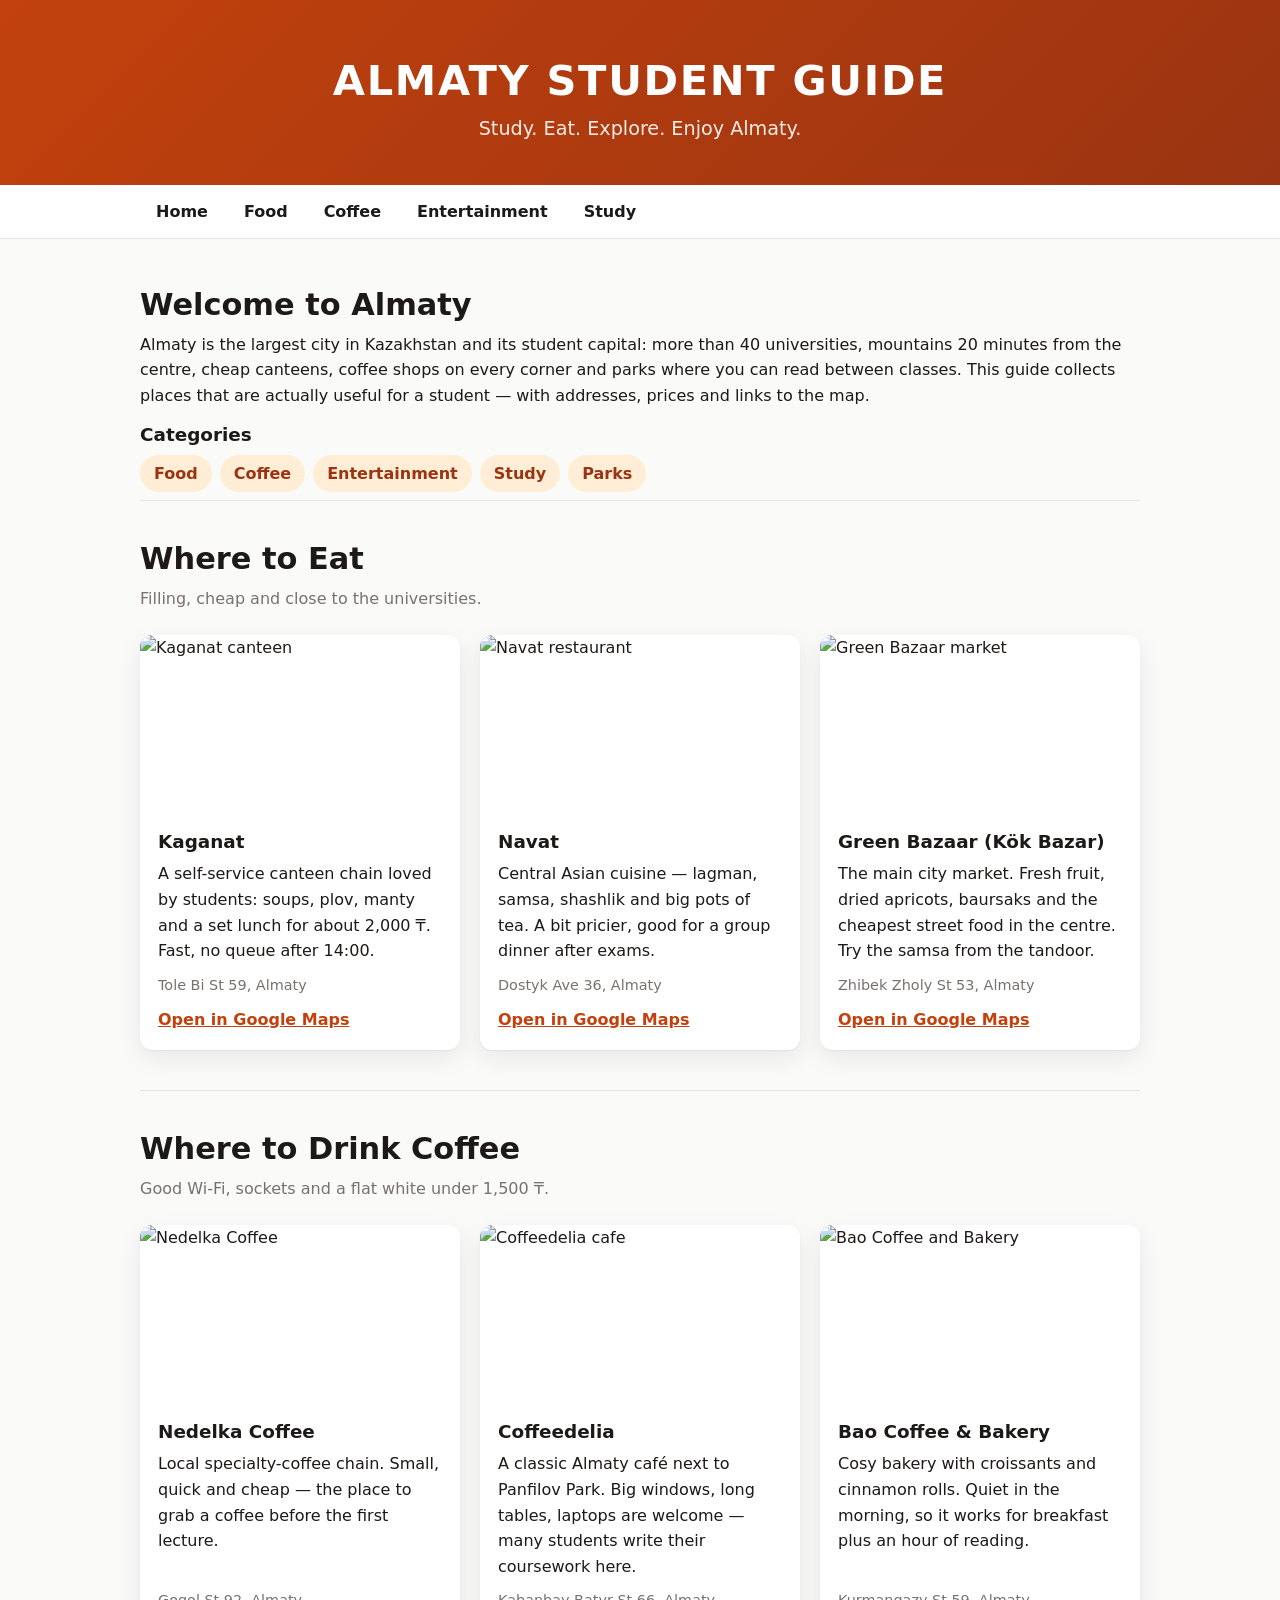
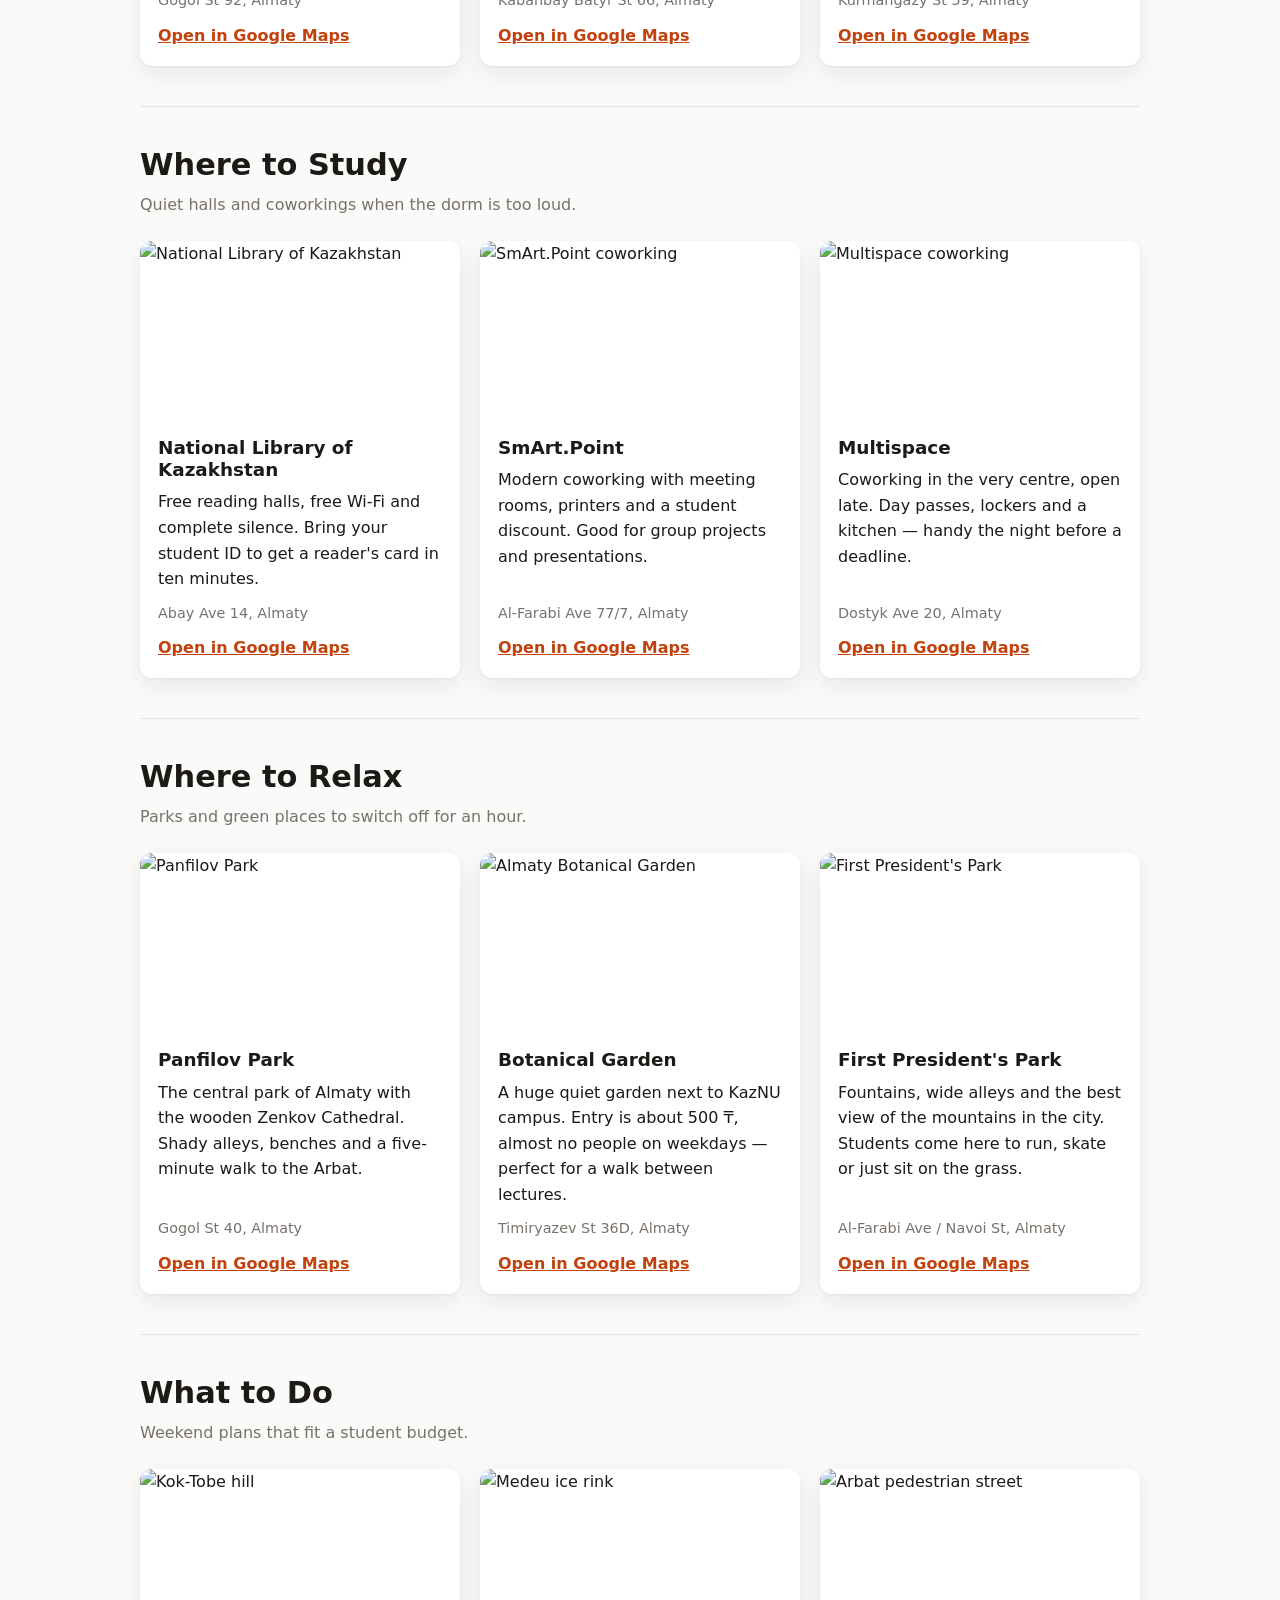
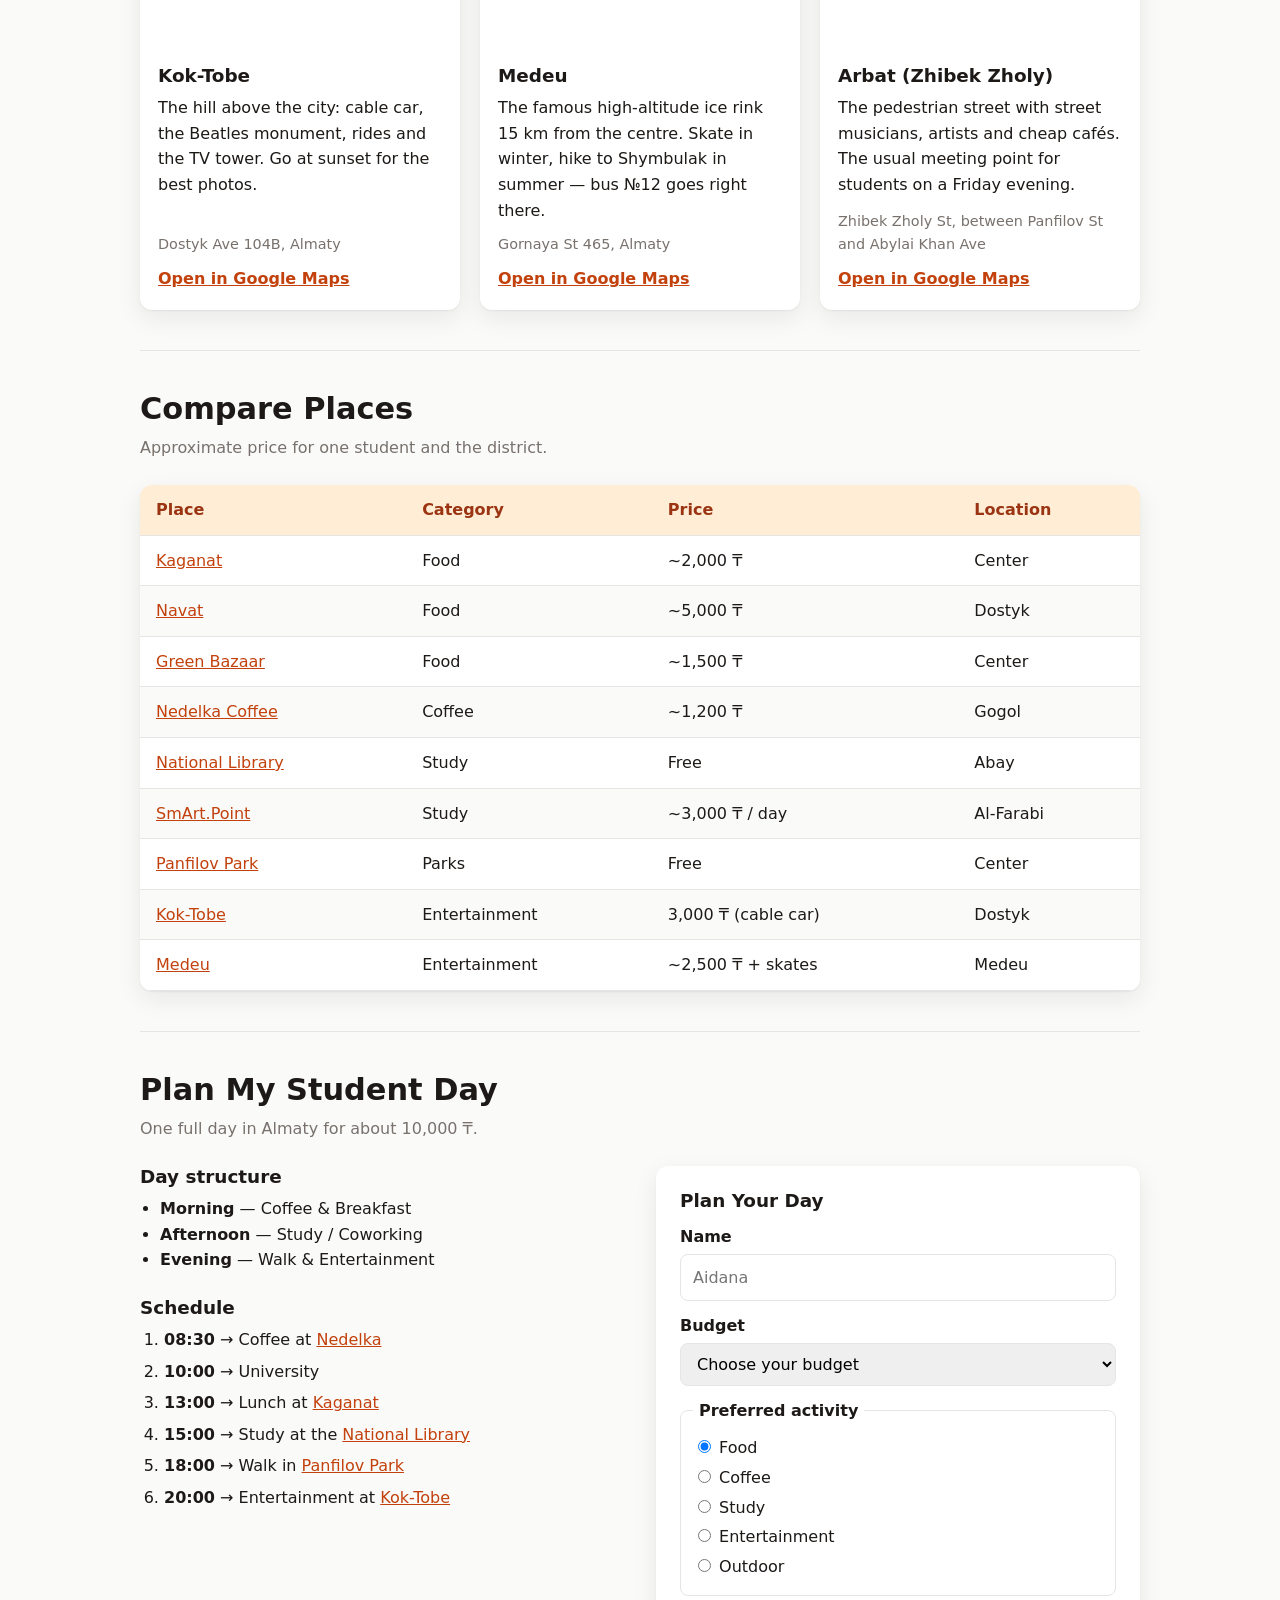
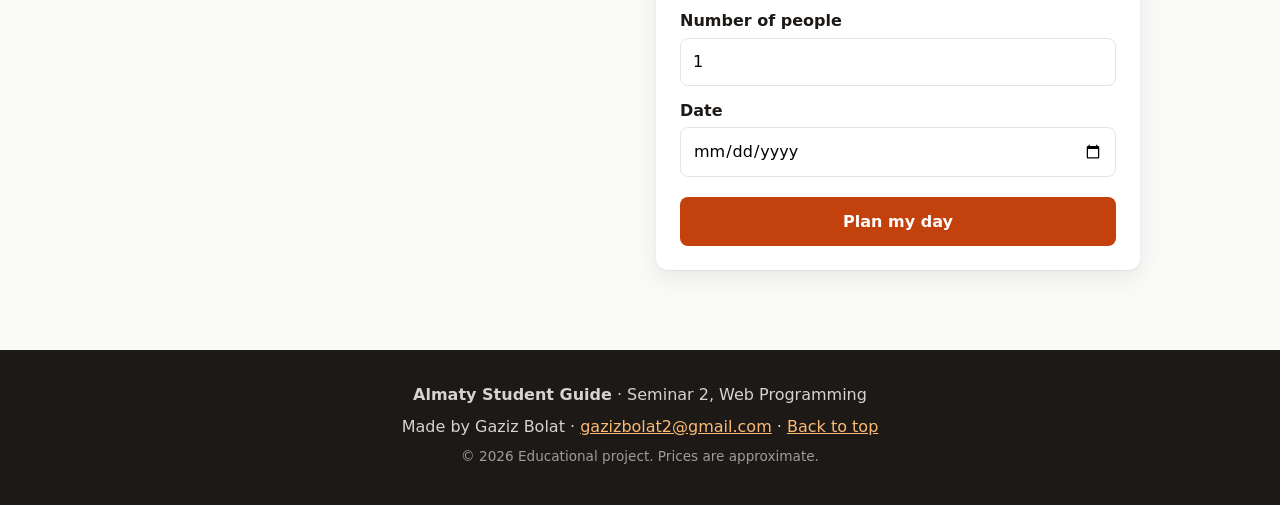
==== seminar-2/index.html @ 498bb163 "Add README and validation screenshots Co-Authored-By: Claude Opus 5 (1M context) <noreply@anthropic." ====
<!DOCTYPE html>
<html lang="en">
<head>
  <meta charset="UTF-8">
  <meta name="viewport" content="width=device-width, initial-scale=1.0">
  <title>Almaty Student Guide</title>
  <meta name="description" content="A one-page guide to places where students can eat, study, relax and have fun in Almaty.">
  <link rel="stylesheet" href="style.css">
</head>
<body>

  <header class="site-header" id="top">
    <div class="container">
      <h1>ALMATY STUDENT GUIDE</h1>
      <p class="slogan">Study. Eat. Explore. Enjoy Almaty.</p>
    </div>
  </header>

  <nav class="main-nav" aria-label="Main navigation">
    <ul class="container">
      <li><a href="#home">Home</a></li>
      <li><a href="#food">Food</a></li>
      <li><a href="#coffee">Coffee</a></li>
      <li><a href="#entertainment">Entertainment</a></li>
      <li><a href="#study">Study</a></li>
    </ul>
  </nav>

  <main class="container">

    <section id="home" class="intro">
      <h2>Welcome to Almaty</h2>
      <p>
        Almaty is the largest city in Kazakhstan and its student capital: more than
        40 universities, mountains 20 minutes from the centre, cheap canteens,
        coffee shops on every corner and parks where you can read between classes.
        This guide collects places that are actually useful for a student — with
        addresses, prices and links to the map.
      </p>
      <h3>Categories</h3>
      <ul class="categories">
        <li><a href="#food">Food</a></li>
        <li><a href="#coffee">Coffee</a></li>
        <li><a href="#entertainment">Entertainment</a></li>
        <li><a href="#study">Study</a></li>
        <li><a href="#relax">Parks</a></li>
      </ul>
    </section>

    <section id="food" class="section">
      <h2>Where to Eat</h2>
      <p class="section-lead">Filling, cheap and close to the universities.</p>
      <div class="cards">

        <article class="card" id="kaganat">
          <img src="https://picsum.photos/seed/kaganat/480/300" alt="Kaganat canteen" width="480" height="300">
          <h3>Kaganat</h3>
          <p>A self-service canteen chain loved by students: soups, plov, manty and a set lunch for about 2,000 ₸. Fast, no queue after 14:00.</p>
          <p class="address">Tole Bi St 59, Almaty</p>
          <a class="map-link" href="https://www.google.com/maps/search/?api=1&query=Kaganat+Tole+Bi+59+Almaty" target="_blank" rel="noopener">Open in Google Maps</a>
        </article>

        <article class="card" id="navat">
          <img src="https://picsum.photos/seed/navat/480/300" alt="Navat restaurant" width="480" height="300">
          <h3>Navat</h3>
          <p>Central Asian cuisine — lagman, samsa, shashlik and big pots of tea. A bit pricier, good for a group dinner after exams.</p>
          <p class="address">Dostyk Ave 36, Almaty</p>
          <a class="map-link" href="https://www.google.com/maps/search/?api=1&query=Navat+Dostyk+36+Almaty" target="_blank" rel="noopener">Open in Google Maps</a>
        </article>

        <article class="card" id="green-bazaar">
          <img src="https://picsum.photos/seed/bazaar/480/300" alt="Green Bazaar market" width="480" height="300">
          <h3>Green Bazaar (Kök Bazar)</h3>
          <p>The main city market. Fresh fruit, dried apricots, baursaks and the cheapest street food in the centre. Try the samsa from the tandoor.</p>
          <p class="address">Zhibek Zholy St 53, Almaty</p>
          <a class="map-link" href="https://www.google.com/maps/search/?api=1&query=Green+Bazaar+Almaty" target="_blank" rel="noopener">Open in Google Maps</a>
        </article>

      </div>
    </section>

    <section id="coffee" class="section">
      <h2>Where to Drink Coffee</h2>
      <p class="section-lead">Good Wi-Fi, sockets and a flat white under 1,500 ₸.</p>
      <div class="cards">

        <article class="card" id="nedelka">
          <img src="https://picsum.photos/seed/nedelka/480/300" alt="Nedelka Coffee" width="480" height="300">
          <h3>Nedelka Coffee</h3>
          <p>Local specialty-coffee chain. Small, quick and cheap — the place to grab a coffee before the first lecture.</p>
          <p class="address">Gogol St 92, Almaty</p>
          <a class="map-link" href="https://www.google.com/maps/search/?api=1&query=Nedelka+Coffee+Gogol+92+Almaty" target="_blank" rel="noopener">Open in Google Maps</a>
        </article>

        <article class="card" id="coffeedelia">
          <img src="https://picsum.photos/seed/coffeedelia/480/300" alt="Coffeedelia cafe" width="480" height="300">
          <h3>Coffeedelia</h3>
          <p>A classic Almaty café next to Panfilov Park. Big windows, long tables, laptops are welcome — many students write their coursework here.</p>
          <p class="address">Kabanbay Batyr St 66, Almaty</p>
          <a class="map-link" href="https://www.google.com/maps/search/?api=1&query=Coffeedelia+Almaty" target="_blank" rel="noopener">Open in Google Maps</a>
        </article>

        <article class="card" id="bao">
          <img src="https://picsum.photos/seed/bao/480/300" alt="Bao Coffee and Bakery" width="480" height="300">
          <h3>Bao Coffee &amp; Bakery</h3>
          <p>Cosy bakery with croissants and cinnamon rolls. Quiet in the morning, so it works for breakfast plus an hour of reading.</p>
          <p class="address">Kurmangazy St 59, Almaty</p>
          <a class="map-link" href="https://www.google.com/maps/search/?api=1&query=Bao+Coffee+Almaty" target="_blank" rel="noopener">Open in Google Maps</a>
        </article>

      </div>
    </section>

    <section id="study" class="section">
      <h2>Where to Study</h2>
      <p class="section-lead">Quiet halls and coworkings when the dorm is too loud.</p>
      <div class="cards">

        <article class="card" id="national-library">
          <img src="https://picsum.photos/seed/library/480/300" alt="National Library of Kazakhstan" width="480" height="300">
          <h3>National Library of Kazakhstan</h3>
          <p>Free reading halls, free Wi-Fi and complete silence. Bring your student ID to get a reader's card in ten minutes.</p>
          <p class="address">Abay Ave 14, Almaty</p>
          <a class="map-link" href="https://www.google.com/maps/search/?api=1&query=National+Library+of+Kazakhstan+Almaty" target="_blank" rel="noopener">Open in Google Maps</a>
        </article>

        <article class="card" id="smartpoint">
          <img src="https://picsum.photos/seed/smartpoint/480/300" alt="SmArt.Point coworking" width="480" height="300">
          <h3>SmArt.Point</h3>
          <p>Modern coworking with meeting rooms, printers and a student discount. Good for group projects and presentations.</p>
          <p class="address">Al-Farabi Ave 77/7, Almaty</p>
          <a class="map-link" href="https://www.google.com/maps/search/?api=1&query=SmArt.Point+Almaty" target="_blank" rel="noopener">Open in Google Maps</a>
        </article>

        <article class="card" id="multispace">
          <img src="https://picsum.photos/seed/multispace/480/300" alt="Multispace coworking" width="480" height="300">
          <h3>Multispace</h3>
          <p>Coworking in the very centre, open late. Day passes, lockers and a kitchen — handy the night before a deadline.</p>
          <p class="address">Dostyk Ave 20, Almaty</p>
          <a class="map-link" href="https://www.google.com/maps/search/?api=1&query=Multispace+coworking+Almaty" target="_blank" rel="noopener">Open in Google Maps</a>
        </article>

      </div>
    </section>

    <section id="relax" class="section">
      <h2>Where to Relax</h2>
      <p class="section-lead">Parks and green places to switch off for an hour.</p>
      <div class="cards">

        <article class="card" id="panfilov-park">
          <img src="https://picsum.photos/seed/panfilov/480/300" alt="Panfilov Park" width="480" height="300">
          <h3>Panfilov Park</h3>
          <p>The central park of Almaty with the wooden Zenkov Cathedral. Shady alleys, benches and a five-minute walk to the Arbat.</p>
          <p class="address">Gogol St 40, Almaty</p>
          <a class="map-link" href="https://www.google.com/maps/search/?api=1&query=Panfilov+Park+Almaty" target="_blank" rel="noopener">Open in Google Maps</a>
        </article>

        <article class="card" id="botanical-garden">
          <img src="https://picsum.photos/seed/botanical/480/300" alt="Almaty Botanical Garden" width="480" height="300">
          <h3>Botanical Garden</h3>
          <p>A huge quiet garden next to KazNU campus. Entry is about 500 ₸, almost no people on weekdays — perfect for a walk between lectures.</p>
          <p class="address">Timiryazev St 36D, Almaty</p>
          <a class="map-link" href="https://www.google.com/maps/search/?api=1&query=Almaty+Botanical+Garden" target="_blank" rel="noopener">Open in Google Maps</a>
        </article>

        <article class="card" id="president-park">
          <img src="https://picsum.photos/seed/president/480/300" alt="First President's Park" width="480" height="300">
          <h3>First President's Park</h3>
          <p>Fountains, wide alleys and the best view of the mountains in the city. Students come here to run, skate or just sit on the grass.</p>
          <p class="address">Al-Farabi Ave / Navoi St, Almaty</p>
          <a class="map-link" href="https://www.google.com/maps/search/?api=1&query=First+President+Park+Almaty" target="_blank" rel="noopener">Open in Google Maps</a>
        </article>

      </div>
    </section>

    <section id="entertainment" class="section">
      <h2>What to Do</h2>
      <p class="section-lead">Weekend plans that fit a student budget.</p>
      <div class="cards">

        <article class="card" id="kok-tobe">
          <img src="https://picsum.photos/seed/koktobe/480/300" alt="Kok-Tobe hill" width="480" height="300">
          <h3>Kok-Tobe</h3>
          <p>The hill above the city: cable car, the Beatles monument, rides and the TV tower. Go at sunset for the best photos.</p>
          <p class="address">Dostyk Ave 104B, Almaty</p>
          <a class="map-link" href="https://www.google.com/maps/search/?api=1&query=Kok+Tobe+Almaty" target="_blank" rel="noopener">Open in Google Maps</a>
        </article>

        <article class="card" id="medeu">
          <img src="https://picsum.photos/seed/medeu/480/300" alt="Medeu ice rink" width="480" height="300">
          <h3>Medeu</h3>
          <p>The famous high-altitude ice rink 15 km from the centre. Skate in winter, hike to Shymbulak in summer — bus №12 goes right there.</p>
          <p class="address">Gornaya St 465, Almaty</p>
          <a class="map-link" href="https://www.google.com/maps/search/?api=1&query=Medeu+Almaty" target="_blank" rel="noopener">Open in Google Maps</a>
        </article>

        <article class="card" id="arbat">
          <img src="https://picsum.photos/seed/arbat/480/300" alt="Arbat pedestrian street" width="480" height="300">
          <h3>Arbat (Zhibek Zholy)</h3>
          <p>The pedestrian street with street musicians, artists and cheap cafés. The usual meeting point for students on a Friday evening.</p>
          <p class="address">Zhibek Zholy St, between Panfilov St and Abylai Khan Ave</p>
          <a class="map-link" href="https://www.google.com/maps/search/?api=1&query=Arbat+Zhibek+Zholy+Almaty" target="_blank" rel="noopener">Open in Google Maps</a>
        </article>

      </div>
    </section>

    <section id="compare" class="section">
      <h2>Compare Places</h2>
      <p class="section-lead">Approximate price for one student and the district.</p>
      <div class="table-wrap">
        <table>
          <thead>
            <tr>
              <th scope="col">Place</th>
              <th scope="col">Category</th>
              <th scope="col">Price</th>
              <th scope="col">Location</th>
            </tr>
          </thead>
          <tbody>
            <tr><td><a href="#kaganat">Kaganat</a></td><td>Food</td><td>~2,000 ₸</td><td>Center</td></tr>
            <tr><td><a href="#navat">Navat</a></td><td>Food</td><td>~5,000 ₸</td><td>Dostyk</td></tr>
            <tr><td><a href="#green-bazaar">Green Bazaar</a></td><td>Food</td><td>~1,500 ₸</td><td>Center</td></tr>
            <tr><td><a href="#nedelka">Nedelka Coffee</a></td><td>Coffee</td><td>~1,200 ₸</td><td>Gogol</td></tr>
            <tr><td><a href="#national-library">National Library</a></td><td>Study</td><td>Free</td><td>Abay</td></tr>
            <tr><td><a href="#smartpoint">SmArt.Point</a></td><td>Study</td><td>~3,000 ₸ / day</td><td>Al-Farabi</td></tr>
            <tr><td><a href="#panfilov-park">Panfilov Park</a></td><td>Parks</td><td>Free</td><td>Center</td></tr>
            <tr><td><a href="#kok-tobe">Kok-Tobe</a></td><td>Entertainment</td><td>3,000 ₸ (cable car)</td><td>Dostyk</td></tr>
            <tr><td><a href="#medeu">Medeu</a></td><td>Entertainment</td><td>~2,500 ₸ + skates</td><td>Medeu</td></tr>
          </tbody>
        </table>
      </div>
    </section>

    <section id="plan" class="section">
      <h2>Plan My Student Day</h2>
      <p class="section-lead">One full day in Almaty for about 10,000 ₸.</p>

      <div class="plan-layout">
        <div>
          <h3>Day structure</h3>
          <ul class="day-parts">
            <li><strong>Morning</strong> — Coffee &amp; Breakfast</li>
            <li><strong>Afternoon</strong> — Study / Coworking</li>
            <li><strong>Evening</strong> — Walk &amp; Entertainment</li>
          </ul>

          <h3>Schedule</h3>
          <ol class="schedule">
            <li><time>08:30</time> → Coffee at <a href="#nedelka">Nedelka</a></li>
            <li><time>10:00</time> → University</li>
            <li><time>13:00</time> → Lunch at <a href="#kaganat">Kaganat</a></li>
            <li><time>15:00</time> → Study at the <a href="#national-library">National Library</a></li>
            <li><time>18:00</time> → Walk in <a href="#panfilov-park">Panfilov Park</a></li>
            <li><time>20:00</time> → Entertainment at <a href="#kok-tobe">Kok-Tobe</a></li>
          </ol>
        </div>

        <form class="plan-form" action="#" method="get">
          <h3>Plan Your Day</h3>

          <label for="name">Name</label>
          <input type="text" id="name" name="name" placeholder="Aidana" required>

          <label for="budget">Budget</label>
          <select id="budget" name="budget" required>
            <option value="">Choose your budget</option>
            <option value="under-3000">Under 3,000 ₸</option>
            <option value="3000-5000">3,000–5,000 ₸</option>
            <option value="5000-10000">5,000–10,000 ₸</option>
          </select>

          <fieldset>
            <legend>Preferred activity</legend>
            <label><input type="radio" name="activity" value="food" checked> Food</label>
            <label><input type="radio" name="activity" value="coffee"> Coffee</label>
            <label><input type="radio" name="activity" value="study"> Study</label>
            <label><input type="radio" name="activity" value="entertainment"> Entertainment</label>
            <label><input type="radio" name="activity" value="outdoor"> Outdoor</label>
          </fieldset>

          <label for="people">Number of people</label>
          <input type="number" id="people" name="people" min="1" max="10" value="1" required>

          <label for="date">Date</label>
          <input type="date" id="date" name="date" required>

          <button type="submit">Plan my day</button>
        </form>
      </div>
    </section>

  </main>

  <footer class="site-footer">
    <div class="container">
      <p><strong>Almaty Student Guide</strong> · Seminar 2, Web Programming</p>
      <p>Made by Gaziz Bolat · <a href="mailto:gazizbolat2@gmail.com">gazizbolat2@gmail.com</a> · <a href="#top">Back to top</a></p>
      <p class="copyright">© 2026 Educational project. Prices are approximate.</p>
    </div>
  </footer>

</body>
</html>
---- seminar-2/style.css ----
:root {
  --accent: #c2410c;
  --accent-dark: #9a3412;
  --accent-light: #ffedd5;
  --ink: #1c1917;
  --muted: #78716c;
  --line: #e7e5e4;
  --bg: #fafaf9;
  --card: #ffffff;
  --radius: 12px;
  --shadow: 0 1px 2px rgba(28, 25, 23, 0.06), 0 8px 24px rgba(28, 25, 23, 0.08);
}

* {
  box-sizing: border-box;
}

html {
  scroll-behavior: smooth;
}

body {
  margin: 0;
  font: 16px/1.6 "Segoe UI", system-ui, -apple-system, Roboto, sans-serif;
  color: var(--ink);
  background: var(--bg);
}

h1, h2, h3 {
  margin: 0 0 0.5rem;
  line-height: 1.2;
}

h1 { font-size: 2.6rem; letter-spacing: 0.04em; }
h2 { font-size: 1.9rem; }
h3 { font-size: 1.15rem; }

p {
  margin: 0 0 1rem;
}

a {
  color: var(--accent);
}

a:hover {
  color: var(--accent-dark);
}

img {
  max-width: 100%;
  height: auto;
  display: block;
}

.container {
  max-width: 1040px;
  margin: 0 auto;
  padding: 0 20px;
}

.site-header {
  background: linear-gradient(135deg, var(--accent) 0%, var(--accent-dark) 100%);
  color: #fff;
  padding: 56px 0 40px;
  text-align: center;
}

.slogan {
  margin: 0;
  font-size: 1.2rem;
  opacity: 0.9;
}

.main-nav {
  position: sticky;
  top: 0;
  background: var(--card);
  border-bottom: 1px solid var(--line);
  z-index: 10;
}

.main-nav ul {
  list-style: none;
  margin: 0 auto;
  padding: 0 20px;
  display: flex;
  gap: 4px;
  overflow-x: auto;
}

.main-nav a {
  display: block;
  padding: 14px 16px;
  font-weight: 600;
  text-decoration: none;
  color: var(--ink);
}

.main-nav a:hover {
  color: var(--accent);
  background: var(--accent-light);
}

.intro {
  padding: 48px 0 8px;
}

.categories {
  display: flex;
  flex-wrap: wrap;
  gap: 8px;
  list-style: none;
  padding: 0;
  margin: 0;
}

.categories a {
  display: inline-block;
  padding: 6px 14px;
  border-radius: 999px;
  background: var(--accent-light);
  color: var(--accent-dark);
  font-weight: 600;
  text-decoration: none;
}

.section {
  padding: 40px 0;
  border-top: 1px solid var(--line);
}

.section-lead {
  color: var(--muted);
  margin-bottom: 24px;
}

.cards {
  display: grid;
  grid-template-columns: repeat(auto-fit, minmax(280px, 1fr));
  gap: 20px;
}

.card {
  background: var(--card);
  border-radius: var(--radius);
  box-shadow: var(--shadow);
  overflow: hidden;
  display: flex;
  flex-direction: column;
}

.card img {
  width: 100%;
  height: 180px;
  object-fit: cover;
}

.card h3,
.card p,
.card .map-link {
  margin-left: 18px;
  margin-right: 18px;
}

.card h3 {
  margin-top: 16px;
}

.card p {
  margin-bottom: 10px;
}

.card .address {
  color: var(--muted);
  font-size: 0.9rem;
  margin-top: auto;
}

.card .map-link {
  display: inline-block;
  margin-bottom: 18px;
  font-weight: 600;
}

.table-wrap {
  overflow-x: auto;
  background: var(--card);
  border-radius: var(--radius);
  box-shadow: var(--shadow);
}

table {
  width: 100%;
  border-collapse: collapse;
}

th, td {
  padding: 12px 16px;
  text-align: left;
  border-bottom: 1px solid var(--line);
}

th {
  background: var(--accent-light);
  color: var(--accent-dark);
}

tbody tr:nth-child(even) {
  background: var(--bg);
}

.plan-layout {
  display: grid;
  grid-template-columns: 1fr 1fr;
  gap: 32px;
}

.day-parts {
  padding-left: 20px;
  margin: 0 0 24px;
}

.schedule {
  padding-left: 24px;
  margin: 0;
}

.schedule li {
  margin-bottom: 6px;
}

.schedule time {
  font-weight: 700;
  font-variant-numeric: tabular-nums;
}

.plan-form {
  background: var(--card);
  border-radius: var(--radius);
  box-shadow: var(--shadow);
  padding: 24px;
}

.plan-form label {
  display: block;
  font-weight: 600;
  margin: 12px 0 4px;
}

.plan-form input[type="text"],
.plan-form input[type="number"],
.plan-form input[type="date"],
.plan-form select {
  width: 100%;
  padding: 10px 12px;
  font: inherit;
  border: 1px solid var(--line);
  border-radius: 8px;
}

.plan-form fieldset {
  margin: 12px 0 0;
  padding: 8px 12px 12px;
  border: 1px solid var(--line);
  border-radius: 8px;
}

.plan-form legend {
  font-weight: 600;
  padding: 0 6px;
}

.plan-form fieldset label {
  font-weight: 400;
  margin: 4px 0;
}

.plan-form button {
  margin-top: 20px;
  width: 100%;
  padding: 12px;
  font: inherit;
  font-weight: 700;
  color: #fff;
  background: var(--accent);
  border: none;
  border-radius: 8px;
  cursor: pointer;
}

.plan-form button:hover {
  background: var(--accent-dark);
}

.site-footer {
  margin-top: 40px;
  padding: 32px 0;
  background: var(--ink);
  color: #d6d3d1;
  text-align: center;
}

.site-footer a {
  color: #fdba74;
}

.site-footer p {
  margin-bottom: 6px;
}

.copyright {
  font-size: 0.85rem;
  opacity: 0.7;
}

@media (max-width: 720px) {
  h1 { font-size: 1.9rem; }
  .plan-layout { grid-template-columns: 1fr; }
}
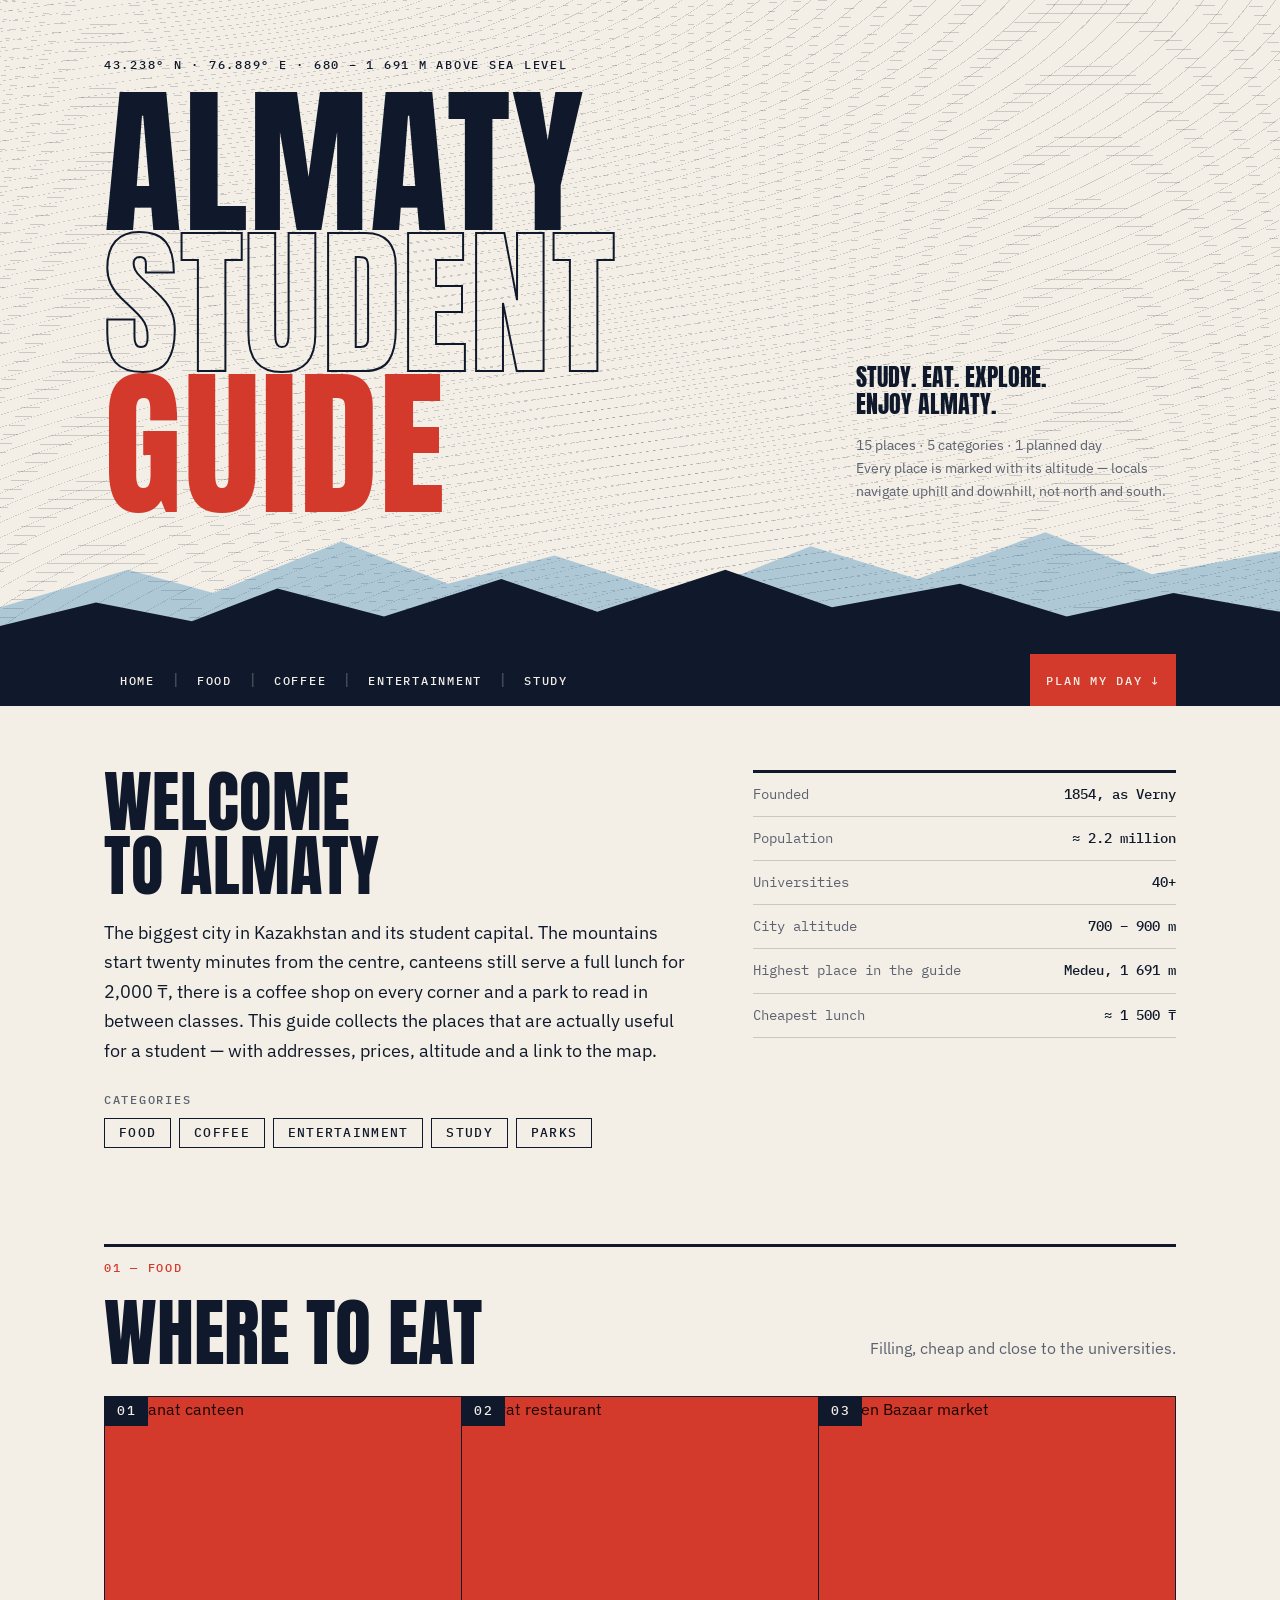
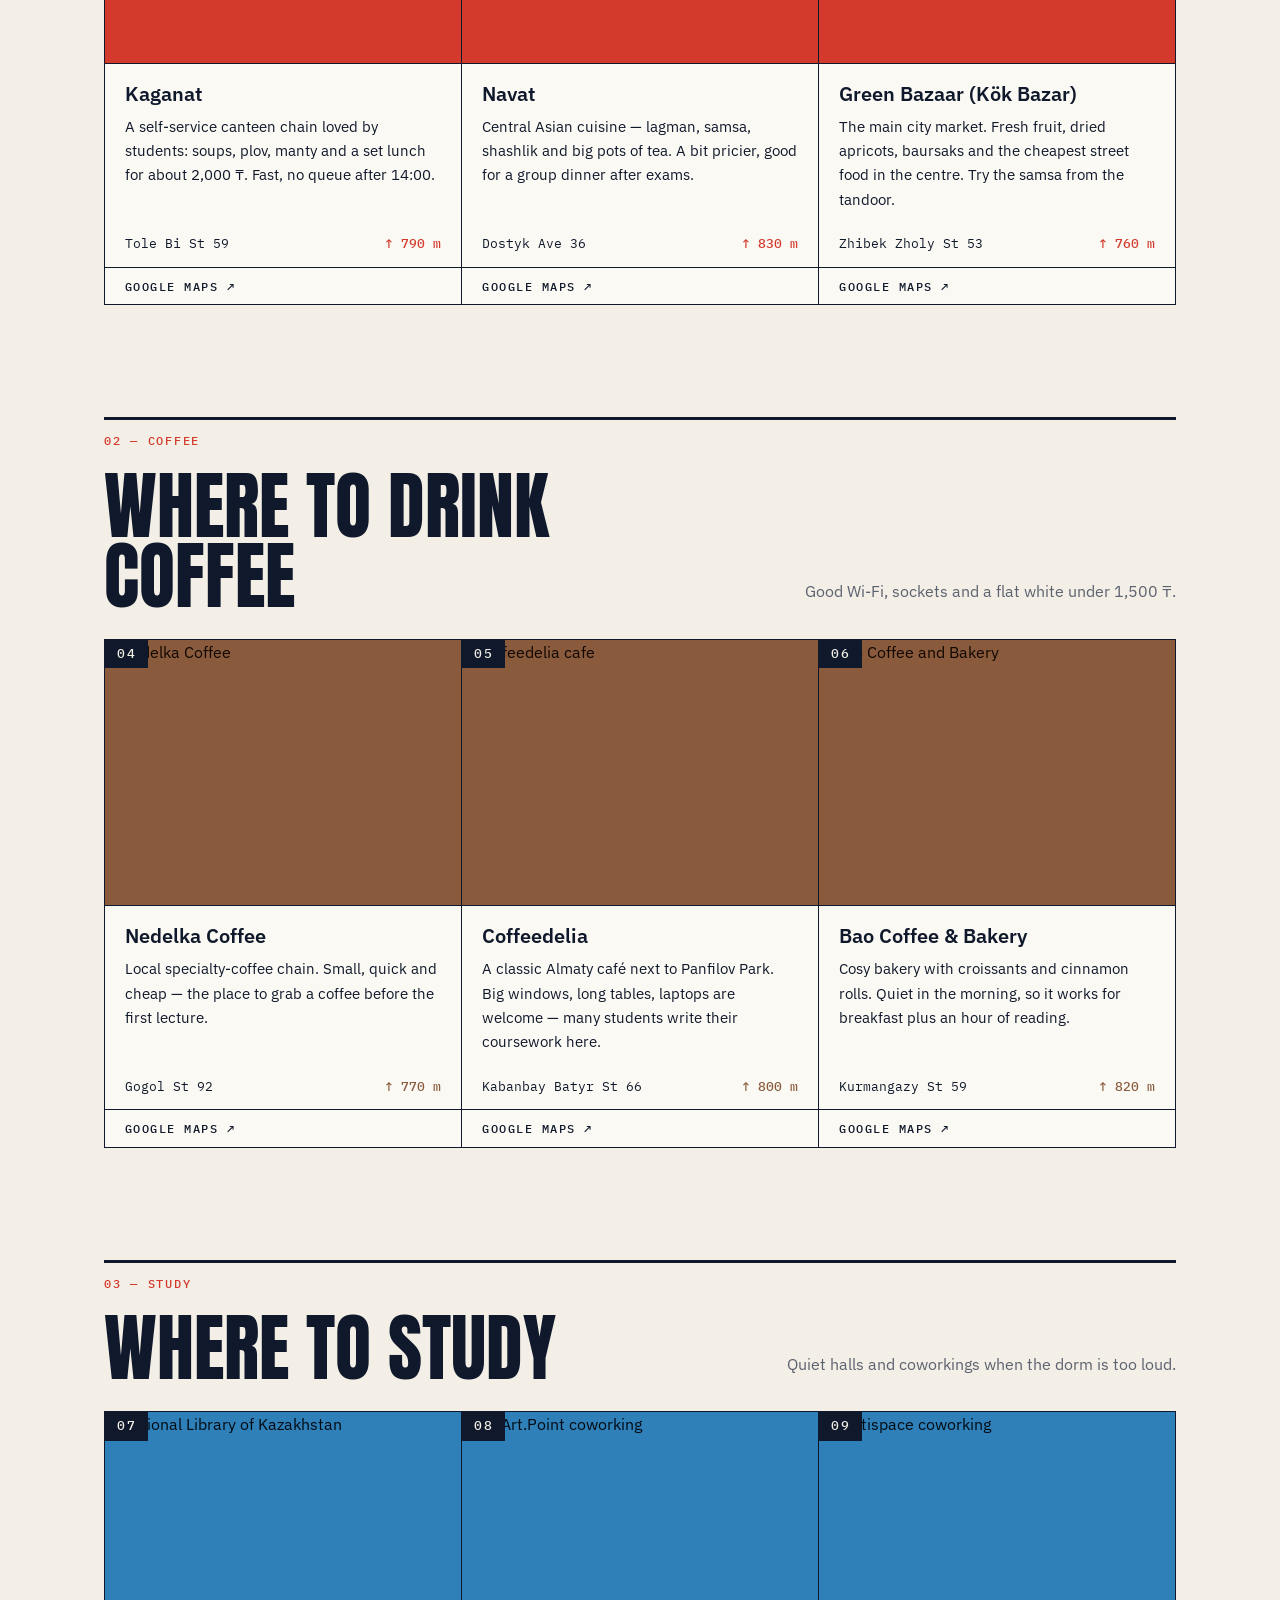
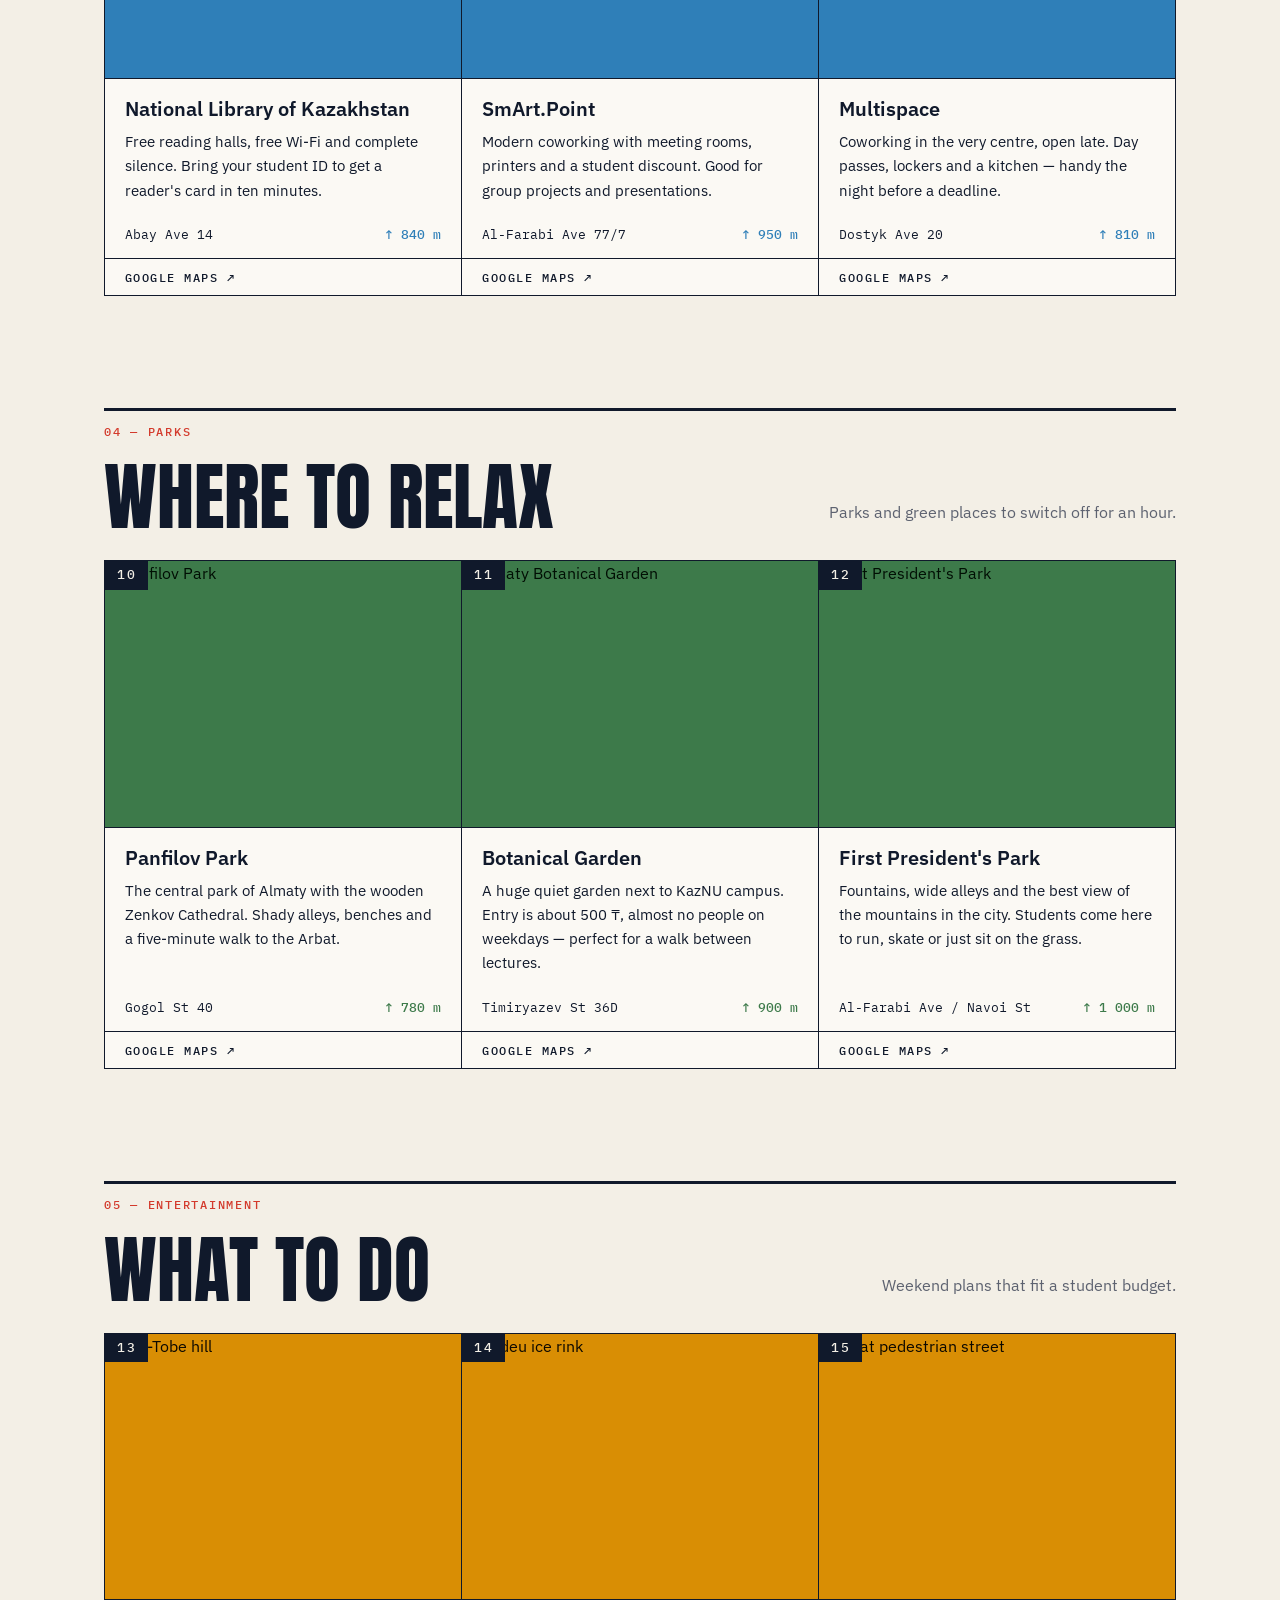
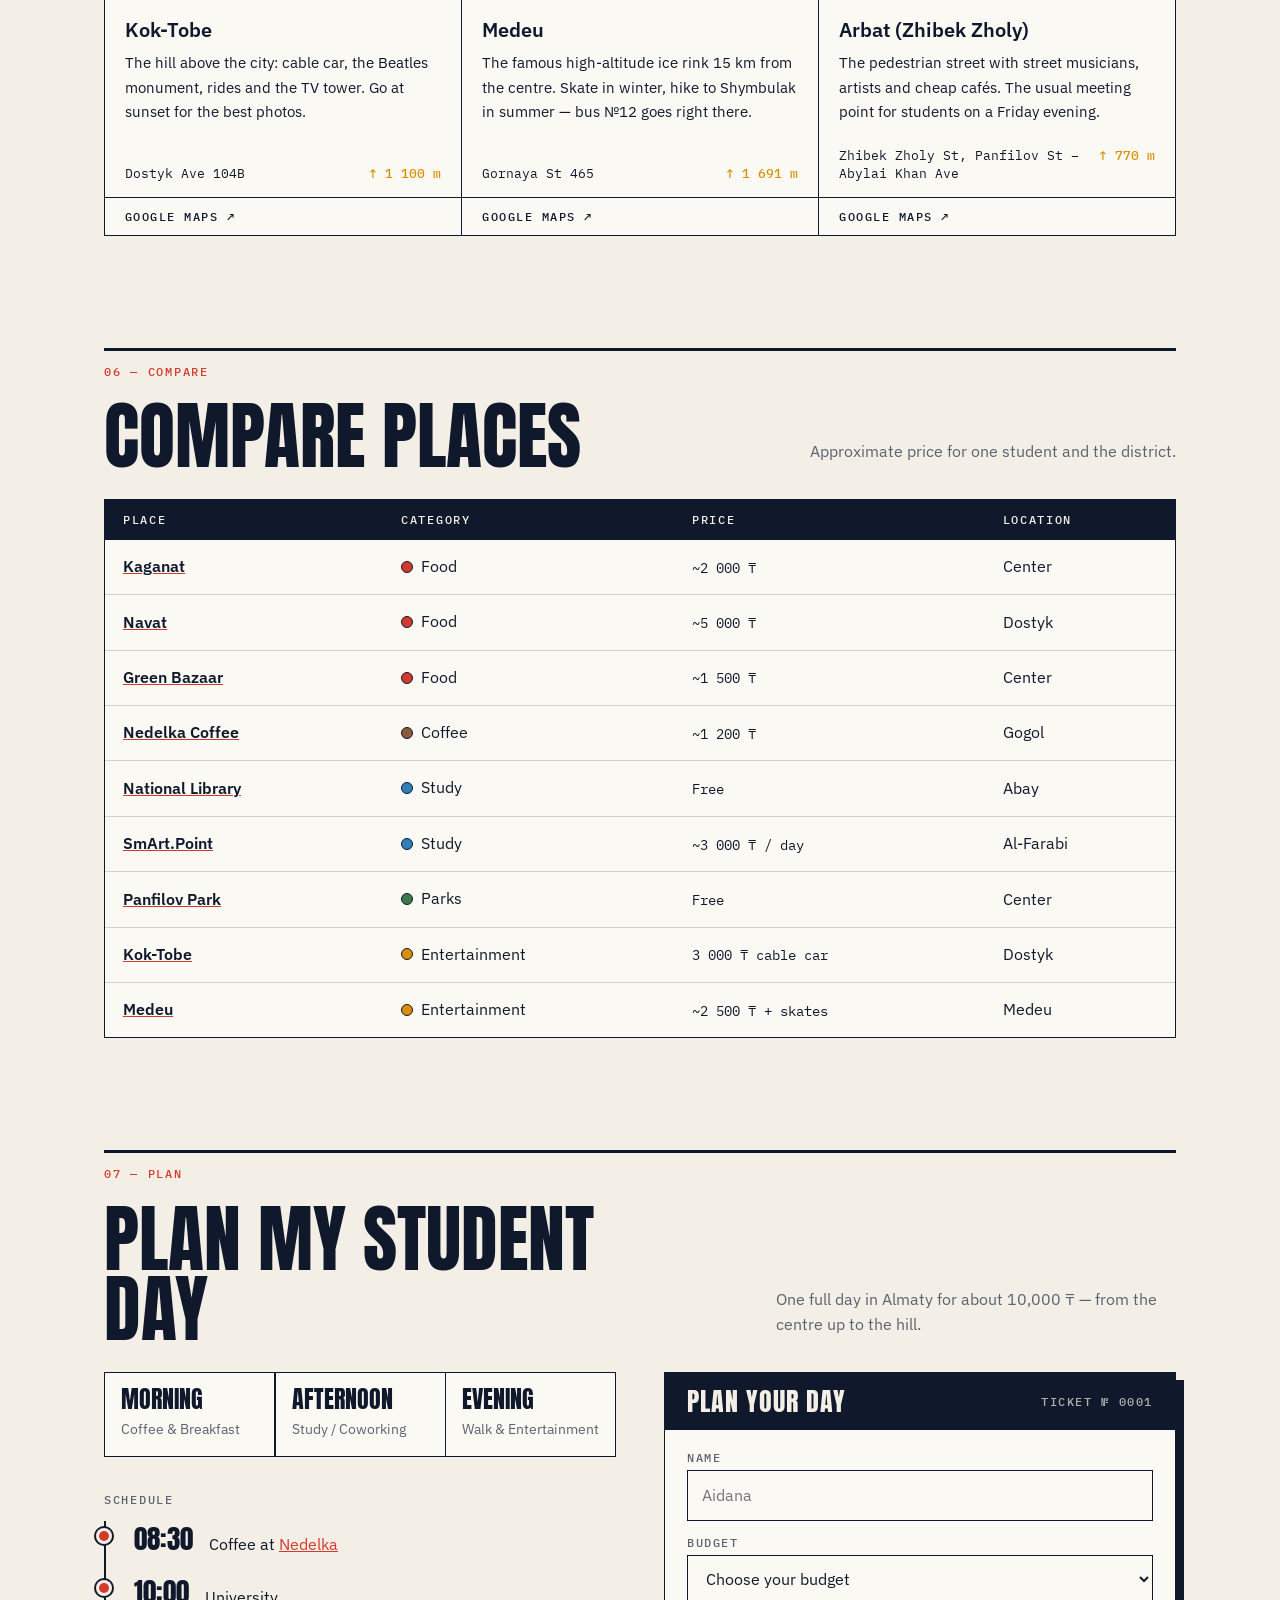
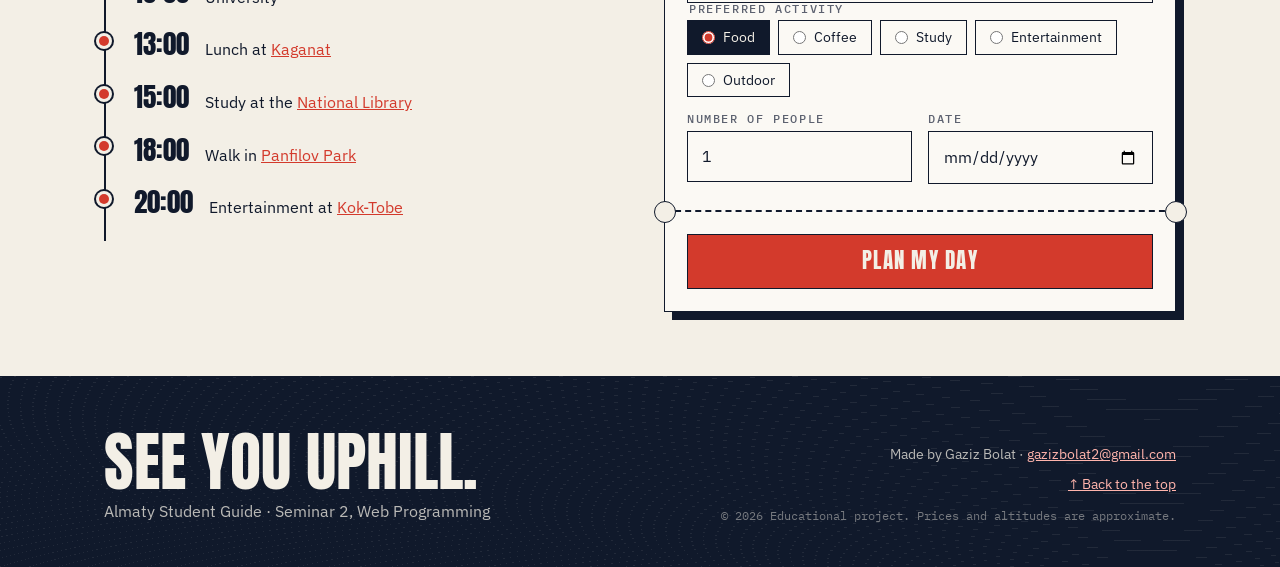
==== commit ed84b7dc: "Redesign: bedside-monitor look with live ECG trace, bento grid, mono readouts Co-Authored-By: Claude" ====
--- a/seminar-2/index.html
+++ b/seminar-2/index.html
@@ -5,211 +5,379 @@
   <meta name="viewport" content="width=device-width, initial-scale=1.0">
   <title>Almaty Student Guide</title>
   <meta name="description" content="A one-page guide to places where students can eat, study, relax and have fun in Almaty.">
+  <link rel="preconnect" href="https://fonts.googleapis.com">
+  <link rel="preconnect" href="https://fonts.gstatic.com" crossorigin>
+  <link href="https://fonts.googleapis.com/css2?family=Anton&family=IBM+Plex+Mono:wght@400;500&family=IBM+Plex+Sans:wght@400;600&display=swap" rel="stylesheet">
   <link rel="stylesheet" href="style.css">
 </head>
 <body>
 
   <header class="site-header" id="top">
-    <div class="container">
-      <h1>ALMATY STUDENT GUIDE</h1>
-      <p class="slogan">Study. Eat. Explore. Enjoy Almaty.</p>
+    <div class="container header-inner">
+      <div>
+        <p class="coords">43.238° N · 76.889° E · 680 – 1 691 m above sea level</p>
+        <h1>
+          <span class="line">Almaty</span>
+          <span class="line line-outline">Student</span>
+          <span class="line line-accent">Guide</span>
+        </h1>
+      </div>
+      <div class="header-side">
+        <p class="slogan">Study. Eat. Explore.<br>Enjoy Almaty.</p>
+        <p class="header-note">15 places · 5 categories · 1 planned day<br>Every place is marked with its altitude — locals navigate uphill and downhill, not north and south.</p>
+      </div>
     </div>
+    <svg class="mountains" viewBox="0 0 1200 160" preserveAspectRatio="none" aria-hidden="true">
+      <path class="range-back" d="M0,160 L0,110 L120,70 L200,95 L320,40 L420,85 L520,55 L640,100 L760,45 L860,80 L980,30 L1080,75 L1200,50 L1200,160 Z"/>
+      <path class="range-front" d="M0,160 L0,130 L90,105 L180,125 L260,90 L360,120 L470,80 L560,115 L680,70 L780,110 L900,85 L1000,120 L1100,95 L1200,115 L1200,160 Z"/>
+    </svg>
   </header>
 
   <nav class="main-nav" aria-label="Main navigation">
-    <ul class="container">
-      <li><a href="#home">Home</a></li>
-      <li><a href="#food">Food</a></li>
-      <li><a href="#coffee">Coffee</a></li>
-      <li><a href="#entertainment">Entertainment</a></li>
-      <li><a href="#study">Study</a></li>
-    </ul>
-  </nav>
-
-  <main class="container">
-
-    <section id="home" class="intro">
-      <h2>Welcome to Almaty</h2>
-      <p>
-        Almaty is the largest city in Kazakhstan and its student capital: more than
-        40 universities, mountains 20 minutes from the centre, cheap canteens,
-        coffee shops on every corner and parks where you can read between classes.
-        This guide collects places that are actually useful for a student — with
-        addresses, prices and links to the map.
-      </p>
-      <h3>Categories</h3>
-      <ul class="categories">
+    <div class="container nav-inner">
+      <ul>
+        <li><a href="#home">Home</a></li>
         <li><a href="#food">Food</a></li>
         <li><a href="#coffee">Coffee</a></li>
         <li><a href="#entertainment">Entertainment</a></li>
         <li><a href="#study">Study</a></li>
-        <li><a href="#relax">Parks</a></li>
       </ul>
+      <a class="nav-cta" href="#plan">Plan my day ↓</a>
+    </div>
+  </nav>
+
+  <main class="container">
+
+    <section id="home" class="intro">
+      <div>
+        <h2>Welcome<br>to Almaty</h2>
+        <p class="lead">
+          The biggest city in Kazakhstan and its student capital. The mountains start
+          twenty minutes from the centre, canteens still serve a full lunch for 2,000 ₸,
+          there is a coffee shop on every corner and a park to read in between classes.
+          This guide collects the places that are actually useful for a student — with
+          addresses, prices, altitude and a link to the map.
+        </p>
+        <h3>Categories</h3>
+        <ul class="categories">
+          <li><a href="#food">Food</a></li>
+          <li><a href="#coffee">Coffee</a></li>
+          <li><a href="#entertainment">Entertainment</a></li>
+          <li><a href="#study">Study</a></li>
+          <li><a href="#relax">Parks</a></li>
+        </ul>
+      </div>
+      <ul class="facts">
+        <li><span>Founded</span><span>1854, as Verny</span></li>
+        <li><span>Population</span><span>≈ 2.2 million</span></li>
+        <li><span>Universities</span><span>40+</span></li>
+        <li><span>City altitude</span><span>700 – 900 m</span></li>
+        <li><span>Highest place in the guide</span><span>Medeu, 1 691 m</span></li>
+        <li><span>Cheapest lunch</span><span>≈ 1 500 ₸</span></li>
+      </ul>
     </section>
 
     <section id="food" class="section">
-      <h2>Where to Eat</h2>
-      <p class="section-lead">Filling, cheap and close to the universities.</p>
-      <div class="cards">
-
-        <article class="card" id="kaganat">
-          <img src="https://picsum.photos/seed/kaganat/480/300" alt="Kaganat canteen" width="480" height="300">
-          <h3>Kaganat</h3>
-          <p>A self-service canteen chain loved by students: soups, plov, manty and a set lunch for about 2,000 ₸. Fast, no queue after 14:00.</p>
-          <p class="address">Tole Bi St 59, Almaty</p>
-          <a class="map-link" href="https://www.google.com/maps/search/?api=1&query=Kaganat+Tole+Bi+59+Almaty" target="_blank" rel="noopener">Open in Google Maps</a>
-        </article>
-
-        <article class="card" id="navat">
-          <img src="https://picsum.photos/seed/navat/480/300" alt="Navat restaurant" width="480" height="300">
-          <h3>Navat</h3>
-          <p>Central Asian cuisine — lagman, samsa, shashlik and big pots of tea. A bit pricier, good for a group dinner after exams.</p>
-          <p class="address">Dostyk Ave 36, Almaty</p>
-          <a class="map-link" href="https://www.google.com/maps/search/?api=1&query=Navat+Dostyk+36+Almaty" target="_blank" rel="noopener">Open in Google Maps</a>
-        </article>
-
-        <article class="card" id="green-bazaar">
-          <img src="https://picsum.photos/seed/bazaar/480/300" alt="Green Bazaar market" width="480" height="300">
-          <h3>Green Bazaar (Kök Bazar)</h3>
-          <p>The main city market. Fresh fruit, dried apricots, baursaks and the cheapest street food in the centre. Try the samsa from the tandoor.</p>
-          <p class="address">Zhibek Zholy St 53, Almaty</p>
-          <a class="map-link" href="https://www.google.com/maps/search/?api=1&query=Green+Bazaar+Almaty" target="_blank" rel="noopener">Open in Google Maps</a>
+      <div class="section-head">
+        <p class="section-index">01 — Food</p>
+        <h2>Where to Eat</h2>
+        <p class="section-lead">Filling, cheap and close to the universities.</p>
+      </div>
+      <div class="places">
+
+        <article class="place" id="kaganat">
+          <div class="photo">
+            <img src="https://picsum.photos/seed/kaganat/640/480" alt="Kaganat canteen" width="640" height="480">
+            <span class="marker">01</span>
+          </div>
+          <div class="place-body">
+            <h3>Kaganat</h3>
+            <p>A self-service canteen chain loved by students: soups, plov, manty and a set lunch for about 2,000 ₸. Fast, no queue after 14:00.</p>
+          </div>
+          <div class="place-meta">
+            <p class="address">Tole Bi St 59</p>
+            <p class="alt">↑ 790 m</p>
+          </div>
+          <a class="map-link" href="https://www.google.com/maps/search/?api=1&query=Kaganat+Tole+Bi+59+Almaty" target="_blank" rel="noopener">Google Maps ↗</a>
+        </article>
+
+        <article class="place" id="navat">
+          <div class="photo">
+            <img src="https://picsum.photos/seed/navat/640/480" alt="Navat restaurant" width="640" height="480">
+            <span class="marker">02</span>
+          </div>
+          <div class="place-body">
+            <h3>Navat</h3>
+            <p>Central Asian cuisine — lagman, samsa, shashlik and big pots of tea. A bit pricier, good for a group dinner after exams.</p>
+          </div>
+          <div class="place-meta">
+            <p class="address">Dostyk Ave 36</p>
+            <p class="alt">↑ 830 m</p>
+          </div>
+          <a class="map-link" href="https://www.google.com/maps/search/?api=1&query=Navat+Dostyk+36+Almaty" target="_blank" rel="noopener">Google Maps ↗</a>
+        </article>
+
+        <article class="place" id="green-bazaar">
+          <div class="photo">
+            <img src="https://picsum.photos/seed/bazaar/640/480" alt="Green Bazaar market" width="640" height="480">
+            <span class="marker">03</span>
+          </div>
+          <div class="place-body">
+            <h3>Green Bazaar (Kök Bazar)</h3>
+            <p>The main city market. Fresh fruit, dried apricots, baursaks and the cheapest street food in the centre. Try the samsa from the tandoor.</p>
+          </div>
+          <div class="place-meta">
+            <p class="address">Zhibek Zholy St 53</p>
+            <p class="alt">↑ 760 m</p>
+          </div>
+          <a class="map-link" href="https://www.google.com/maps/search/?api=1&query=Green+Bazaar+Almaty" target="_blank" rel="noopener">Google Maps ↗</a>
         </article>
 
       </div>
     </section>
 
     <section id="coffee" class="section">
-      <h2>Where to Drink Coffee</h2>
-      <p class="section-lead">Good Wi-Fi, sockets and a flat white under 1,500 ₸.</p>
-      <div class="cards">
-
-        <article class="card" id="nedelka">
-          <img src="https://picsum.photos/seed/nedelka/480/300" alt="Nedelka Coffee" width="480" height="300">
-          <h3>Nedelka Coffee</h3>
-          <p>Local specialty-coffee chain. Small, quick and cheap — the place to grab a coffee before the first lecture.</p>
-          <p class="address">Gogol St 92, Almaty</p>
-          <a class="map-link" href="https://www.google.com/maps/search/?api=1&query=Nedelka+Coffee+Gogol+92+Almaty" target="_blank" rel="noopener">Open in Google Maps</a>
-        </article>
-
-        <article class="card" id="coffeedelia">
-          <img src="https://picsum.photos/seed/coffeedelia/480/300" alt="Coffeedelia cafe" width="480" height="300">
-          <h3>Coffeedelia</h3>
-          <p>A classic Almaty café next to Panfilov Park. Big windows, long tables, laptops are welcome — many students write their coursework here.</p>
-          <p class="address">Kabanbay Batyr St 66, Almaty</p>
-          <a class="map-link" href="https://www.google.com/maps/search/?api=1&query=Coffeedelia+Almaty" target="_blank" rel="noopener">Open in Google Maps</a>
-        </article>
-
-        <article class="card" id="bao">
-          <img src="https://picsum.photos/seed/bao/480/300" alt="Bao Coffee and Bakery" width="480" height="300">
-          <h3>Bao Coffee &amp; Bakery</h3>
-          <p>Cosy bakery with croissants and cinnamon rolls. Quiet in the morning, so it works for breakfast plus an hour of reading.</p>
-          <p class="address">Kurmangazy St 59, Almaty</p>
-          <a class="map-link" href="https://www.google.com/maps/search/?api=1&query=Bao+Coffee+Almaty" target="_blank" rel="noopener">Open in Google Maps</a>
+      <div class="section-head">
+        <p class="section-index">02 — Coffee</p>
+        <h2>Where to Drink Coffee</h2>
+        <p class="section-lead">Good Wi-Fi, sockets and a flat white under 1,500 ₸.</p>
+      </div>
+      <div class="places">
+
+        <article class="place" id="nedelka">
+          <div class="photo">
+            <img src="https://picsum.photos/seed/nedelka/640/480" alt="Nedelka Coffee" width="640" height="480">
+            <span class="marker">04</span>
+          </div>
+          <div class="place-body">
+            <h3>Nedelka Coffee</h3>
+            <p>Local specialty-coffee chain. Small, quick and cheap — the place to grab a coffee before the first lecture.</p>
+          </div>
+          <div class="place-meta">
+            <p class="address">Gogol St 92</p>
+            <p class="alt">↑ 770 m</p>
+          </div>
+          <a class="map-link" href="https://www.google.com/maps/search/?api=1&query=Nedelka+Coffee+Gogol+92+Almaty" target="_blank" rel="noopener">Google Maps ↗</a>
+        </article>
+
+        <article class="place" id="coffeedelia">
+          <div class="photo">
+            <img src="https://picsum.photos/seed/coffeedelia/640/480" alt="Coffeedelia cafe" width="640" height="480">
+            <span class="marker">05</span>
+          </div>
+          <div class="place-body">
+            <h3>Coffeedelia</h3>
+            <p>A classic Almaty café next to Panfilov Park. Big windows, long tables, laptops are welcome — many students write their coursework here.</p>
+          </div>
+          <div class="place-meta">
+            <p class="address">Kabanbay Batyr St 66</p>
+            <p class="alt">↑ 800 m</p>
+          </div>
+          <a class="map-link" href="https://www.google.com/maps/search/?api=1&query=Coffeedelia+Almaty" target="_blank" rel="noopener">Google Maps ↗</a>
+        </article>
+
+        <article class="place" id="bao">
+          <div class="photo">
+            <img src="https://picsum.photos/seed/bao/640/480" alt="Bao Coffee and Bakery" width="640" height="480">
+            <span class="marker">06</span>
+          </div>
+          <div class="place-body">
+            <h3>Bao Coffee &amp; Bakery</h3>
+            <p>Cosy bakery with croissants and cinnamon rolls. Quiet in the morning, so it works for breakfast plus an hour of reading.</p>
+          </div>
+          <div class="place-meta">
+            <p class="address">Kurmangazy St 59</p>
+            <p class="alt">↑ 820 m</p>
+          </div>
+          <a class="map-link" href="https://www.google.com/maps/search/?api=1&query=Bao+Coffee+Almaty" target="_blank" rel="noopener">Google Maps ↗</a>
         </article>
 
       </div>
     </section>
 
     <section id="study" class="section">
-      <h2>Where to Study</h2>
-      <p class="section-lead">Quiet halls and coworkings when the dorm is too loud.</p>
-      <div class="cards">
-
-        <article class="card" id="national-library">
-          <img src="https://picsum.photos/seed/library/480/300" alt="National Library of Kazakhstan" width="480" height="300">
-          <h3>National Library of Kazakhstan</h3>
-          <p>Free reading halls, free Wi-Fi and complete silence. Bring your student ID to get a reader's card in ten minutes.</p>
-          <p class="address">Abay Ave 14, Almaty</p>
-          <a class="map-link" href="https://www.google.com/maps/search/?api=1&query=National+Library+of+Kazakhstan+Almaty" target="_blank" rel="noopener">Open in Google Maps</a>
-        </article>
-
-        <article class="card" id="smartpoint">
-          <img src="https://picsum.photos/seed/smartpoint/480/300" alt="SmArt.Point coworking" width="480" height="300">
-          <h3>SmArt.Point</h3>
-          <p>Modern coworking with meeting rooms, printers and a student discount. Good for group projects and presentations.</p>
-          <p class="address">Al-Farabi Ave 77/7, Almaty</p>
-          <a class="map-link" href="https://www.google.com/maps/search/?api=1&query=SmArt.Point+Almaty" target="_blank" rel="noopener">Open in Google Maps</a>
-        </article>
-
-        <article class="card" id="multispace">
-          <img src="https://picsum.photos/seed/multispace/480/300" alt="Multispace coworking" width="480" height="300">
-          <h3>Multispace</h3>
-          <p>Coworking in the very centre, open late. Day passes, lockers and a kitchen — handy the night before a deadline.</p>
-          <p class="address">Dostyk Ave 20, Almaty</p>
-          <a class="map-link" href="https://www.google.com/maps/search/?api=1&query=Multispace+coworking+Almaty" target="_blank" rel="noopener">Open in Google Maps</a>
+      <div class="section-head">
+        <p class="section-index">03 — Study</p>
+        <h2>Where to Study</h2>
+        <p class="section-lead">Quiet halls and coworkings when the dorm is too loud.</p>
+      </div>
+      <div class="places">
+
+        <article class="place" id="national-library">
+          <div class="photo">
+            <img src="https://picsum.photos/seed/library/640/480" alt="National Library of Kazakhstan" width="640" height="480">
+            <span class="marker">07</span>
+          </div>
+          <div class="place-body">
+            <h3>National Library of Kazakhstan</h3>
+            <p>Free reading halls, free Wi-Fi and complete silence. Bring your student ID to get a reader's card in ten minutes.</p>
+          </div>
+          <div class="place-meta">
+            <p class="address">Abay Ave 14</p>
+            <p class="alt">↑ 840 m</p>
+          </div>
+          <a class="map-link" href="https://www.google.com/maps/search/?api=1&query=National+Library+of+Kazakhstan+Almaty" target="_blank" rel="noopener">Google Maps ↗</a>
+        </article>
+
+        <article class="place" id="smartpoint">
+          <div class="photo">
+            <img src="https://picsum.photos/seed/smartpoint/640/480" alt="SmArt.Point coworking" width="640" height="480">
+            <span class="marker">08</span>
+          </div>
+          <div class="place-body">
+            <h3>SmArt.Point</h3>
+            <p>Modern coworking with meeting rooms, printers and a student discount. Good for group projects and presentations.</p>
+          </div>
+          <div class="place-meta">
+            <p class="address">Al-Farabi Ave 77/7</p>
+            <p class="alt">↑ 950 m</p>
+          </div>
+          <a class="map-link" href="https://www.google.com/maps/search/?api=1&query=SmArt.Point+Almaty" target="_blank" rel="noopener">Google Maps ↗</a>
+        </article>
+
+        <article class="place" id="multispace">
+          <div class="photo">
+            <img src="https://picsum.photos/seed/multispace/640/480" alt="Multispace coworking" width="640" height="480">
+            <span class="marker">09</span>
+          </div>
+          <div class="place-body">
+            <h3>Multispace</h3>
+            <p>Coworking in the very centre, open late. Day passes, lockers and a kitchen — handy the night before a deadline.</p>
+          </div>
+          <div class="place-meta">
+            <p class="address">Dostyk Ave 20</p>
+            <p class="alt">↑ 810 m</p>
+          </div>
+          <a class="map-link" href="https://www.google.com/maps/search/?api=1&query=Multispace+coworking+Almaty" target="_blank" rel="noopener">Google Maps ↗</a>
         </article>
 
       </div>
     </section>
 
     <section id="relax" class="section">
-      <h2>Where to Relax</h2>
-      <p class="section-lead">Parks and green places to switch off for an hour.</p>
-      <div class="cards">
-
-        <article class="card" id="panfilov-park">
-          <img src="https://picsum.photos/seed/panfilov/480/300" alt="Panfilov Park" width="480" height="300">
-          <h3>Panfilov Park</h3>
-          <p>The central park of Almaty with the wooden Zenkov Cathedral. Shady alleys, benches and a five-minute walk to the Arbat.</p>
-          <p class="address">Gogol St 40, Almaty</p>
-          <a class="map-link" href="https://www.google.com/maps/search/?api=1&query=Panfilov+Park+Almaty" target="_blank" rel="noopener">Open in Google Maps</a>
-        </article>
-
-        <article class="card" id="botanical-garden">
-          <img src="https://picsum.photos/seed/botanical/480/300" alt="Almaty Botanical Garden" width="480" height="300">
-          <h3>Botanical Garden</h3>
-          <p>A huge quiet garden next to KazNU campus. Entry is about 500 ₸, almost no people on weekdays — perfect for a walk between lectures.</p>
-          <p class="address">Timiryazev St 36D, Almaty</p>
-          <a class="map-link" href="https://www.google.com/maps/search/?api=1&query=Almaty+Botanical+Garden" target="_blank" rel="noopener">Open in Google Maps</a>
-        </article>
-
-        <article class="card" id="president-park">
-          <img src="https://picsum.photos/seed/president/480/300" alt="First President's Park" width="480" height="300">
-          <h3>First President's Park</h3>
-          <p>Fountains, wide alleys and the best view of the mountains in the city. Students come here to run, skate or just sit on the grass.</p>
-          <p class="address">Al-Farabi Ave / Navoi St, Almaty</p>
-          <a class="map-link" href="https://www.google.com/maps/search/?api=1&query=First+President+Park+Almaty" target="_blank" rel="noopener">Open in Google Maps</a>
+      <div class="section-head">
+        <p class="section-index">04 — Parks</p>
+        <h2>Where to Relax</h2>
+        <p class="section-lead">Parks and green places to switch off for an hour.</p>
+      </div>
+      <div class="places">
+
+        <article class="place" id="panfilov-park">
+          <div class="photo">
+            <img src="https://picsum.photos/seed/panfilov/640/480" alt="Panfilov Park" width="640" height="480">
+            <span class="marker">10</span>
+          </div>
+          <div class="place-body">
+            <h3>Panfilov Park</h3>
+            <p>The central park of Almaty with the wooden Zenkov Cathedral. Shady alleys, benches and a five-minute walk to the Arbat.</p>
+          </div>
+          <div class="place-meta">
+            <p class="address">Gogol St 40</p>
+            <p class="alt">↑ 780 m</p>
+          </div>
+          <a class="map-link" href="https://www.google.com/maps/search/?api=1&query=Panfilov+Park+Almaty" target="_blank" rel="noopener">Google Maps ↗</a>
+        </article>
+
+        <article class="place" id="botanical-garden">
+          <div class="photo">
+            <img src="https://picsum.photos/seed/botanical/640/480" alt="Almaty Botanical Garden" width="640" height="480">
+            <span class="marker">11</span>
+          </div>
+          <div class="place-body">
+            <h3>Botanical Garden</h3>
+            <p>A huge quiet garden next to KazNU campus. Entry is about 500 ₸, almost no people on weekdays — perfect for a walk between lectures.</p>
+          </div>
+          <div class="place-meta">
+            <p class="address">Timiryazev St 36D</p>
+            <p class="alt">↑ 900 m</p>
+          </div>
+          <a class="map-link" href="https://www.google.com/maps/search/?api=1&query=Almaty+Botanical+Garden" target="_blank" rel="noopener">Google Maps ↗</a>
+        </article>
+
+        <article class="place" id="president-park">
+          <div class="photo">
+            <img src="https://picsum.photos/seed/president/640/480" alt="First President's Park" width="640" height="480">
+            <span class="marker">12</span>
+          </div>
+          <div class="place-body">
+            <h3>First President's Park</h3>
+            <p>Fountains, wide alleys and the best view of the mountains in the city. Students come here to run, skate or just sit on the grass.</p>
+          </div>
+          <div class="place-meta">
+            <p class="address">Al-Farabi Ave / Navoi St</p>
+            <p class="alt">↑ 1 000 m</p>
+          </div>
+          <a class="map-link" href="https://www.google.com/maps/search/?api=1&query=First+President+Park+Almaty" target="_blank" rel="noopener">Google Maps ↗</a>
         </article>
 
       </div>
     </section>
 
     <section id="entertainment" class="section">
-      <h2>What to Do</h2>
-      <p class="section-lead">Weekend plans that fit a student budget.</p>
-      <div class="cards">
-
-        <article class="card" id="kok-tobe">
-          <img src="https://picsum.photos/seed/koktobe/480/300" alt="Kok-Tobe hill" width="480" height="300">
-          <h3>Kok-Tobe</h3>
-          <p>The hill above the city: cable car, the Beatles monument, rides and the TV tower. Go at sunset for the best photos.</p>
-          <p class="address">Dostyk Ave 104B, Almaty</p>
-          <a class="map-link" href="https://www.google.com/maps/search/?api=1&query=Kok+Tobe+Almaty" target="_blank" rel="noopener">Open in Google Maps</a>
-        </article>
-
-        <article class="card" id="medeu">
-          <img src="https://picsum.photos/seed/medeu/480/300" alt="Medeu ice rink" width="480" height="300">
-          <h3>Medeu</h3>
-          <p>The famous high-altitude ice rink 15 km from the centre. Skate in winter, hike to Shymbulak in summer — bus №12 goes right there.</p>
-          <p class="address">Gornaya St 465, Almaty</p>
-          <a class="map-link" href="https://www.google.com/maps/search/?api=1&query=Medeu+Almaty" target="_blank" rel="noopener">Open in Google Maps</a>
-        </article>
-
-        <article class="card" id="arbat">
-          <img src="https://picsum.photos/seed/arbat/480/300" alt="Arbat pedestrian street" width="480" height="300">
-          <h3>Arbat (Zhibek Zholy)</h3>
-          <p>The pedestrian street with street musicians, artists and cheap cafés. The usual meeting point for students on a Friday evening.</p>
-          <p class="address">Zhibek Zholy St, between Panfilov St and Abylai Khan Ave</p>
-          <a class="map-link" href="https://www.google.com/maps/search/?api=1&query=Arbat+Zhibek+Zholy+Almaty" target="_blank" rel="noopener">Open in Google Maps</a>
+      <div class="section-head">
+        <p class="section-index">05 — Entertainment</p>
+        <h2>What to Do</h2>
+        <p class="section-lead">Weekend plans that fit a student budget.</p>
+      </div>
+      <div class="places">
+
+        <article class="place" id="kok-tobe">
+          <div class="photo">
+            <img src="https://picsum.photos/seed/koktobe/640/480" alt="Kok-Tobe hill" width="640" height="480">
+            <span class="marker">13</span>
+          </div>
+          <div class="place-body">
+            <h3>Kok-Tobe</h3>
+            <p>The hill above the city: cable car, the Beatles monument, rides and the TV tower. Go at sunset for the best photos.</p>
+          </div>
+          <div class="place-meta">
+            <p class="address">Dostyk Ave 104B</p>
+            <p class="alt">↑ 1 100 m</p>
+          </div>
+          <a class="map-link" href="https://www.google.com/maps/search/?api=1&query=Kok+Tobe+Almaty" target="_blank" rel="noopener">Google Maps ↗</a>
+        </article>
+
+        <article class="place" id="medeu">
+          <div class="photo">
+            <img src="https://picsum.photos/seed/medeu/640/480" alt="Medeu ice rink" width="640" height="480">
+            <span class="marker">14</span>
+          </div>
+          <div class="place-body">
+            <h3>Medeu</h3>
+            <p>The famous high-altitude ice rink 15 km from the centre. Skate in winter, hike to Shymbulak in summer — bus №12 goes right there.</p>
+          </div>
+          <div class="place-meta">
+            <p class="address">Gornaya St 465</p>
+            <p class="alt">↑ 1 691 m</p>
+          </div>
+          <a class="map-link" href="https://www.google.com/maps/search/?api=1&query=Medeu+Almaty" target="_blank" rel="noopener">Google Maps ↗</a>
+        </article>
+
+        <article class="place" id="arbat">
+          <div class="photo">
+            <img src="https://picsum.photos/seed/arbat/640/480" alt="Arbat pedestrian street" width="640" height="480">
+            <span class="marker">15</span>
+          </div>
+          <div class="place-body">
+            <h3>Arbat (Zhibek Zholy)</h3>
+            <p>The pedestrian street with street musicians, artists and cheap cafés. The usual meeting point for students on a Friday evening.</p>
+          </div>
+          <div class="place-meta">
+            <p class="address">Zhibek Zholy St, Panfilov St – Abylai Khan Ave</p>
+            <p class="alt">↑ 770 m</p>
+          </div>
+          <a class="map-link" href="https://www.google.com/maps/search/?api=1&query=Arbat+Zhibek+Zholy+Almaty" target="_blank" rel="noopener">Google Maps ↗</a>
         </article>
 
       </div>
     </section>
 
     <section id="compare" class="section">
-      <h2>Compare Places</h2>
-      <p class="section-lead">Approximate price for one student and the district.</p>
+      <div class="section-head">
+        <p class="section-index">06 — Compare</p>
+        <h2>Compare Places</h2>
+        <p class="section-lead">Approximate price for one student and the district.</p>
+      </div>
       <div class="table-wrap">
         <table>
           <thead>
@@ -221,74 +389,85 @@
             </tr>
           </thead>
           <tbody>
-            <tr><td><a href="#kaganat">Kaganat</a></td><td>Food</td><td>~2,000 ₸</td><td>Center</td></tr>
-            <tr><td><a href="#navat">Navat</a></td><td>Food</td><td>~5,000 ₸</td><td>Dostyk</td></tr>
-            <tr><td><a href="#green-bazaar">Green Bazaar</a></td><td>Food</td><td>~1,500 ₸</td><td>Center</td></tr>
-            <tr><td><a href="#nedelka">Nedelka Coffee</a></td><td>Coffee</td><td>~1,200 ₸</td><td>Gogol</td></tr>
-            <tr><td><a href="#national-library">National Library</a></td><td>Study</td><td>Free</td><td>Abay</td></tr>
-            <tr><td><a href="#smartpoint">SmArt.Point</a></td><td>Study</td><td>~3,000 ₸ / day</td><td>Al-Farabi</td></tr>
-            <tr><td><a href="#panfilov-park">Panfilov Park</a></td><td>Parks</td><td>Free</td><td>Center</td></tr>
-            <tr><td><a href="#kok-tobe">Kok-Tobe</a></td><td>Entertainment</td><td>3,000 ₸ (cable car)</td><td>Dostyk</td></tr>
-            <tr><td><a href="#medeu">Medeu</a></td><td>Entertainment</td><td>~2,500 ₸ + skates</td><td>Medeu</td></tr>
+            <tr><td><a href="#kaganat">Kaganat</a></td><td><span class="cat cat-food">Food</span></td><td class="price">~2 000 ₸</td><td>Center</td></tr>
+            <tr><td><a href="#navat">Navat</a></td><td><span class="cat cat-food">Food</span></td><td class="price">~5 000 ₸</td><td>Dostyk</td></tr>
+            <tr><td><a href="#green-bazaar">Green Bazaar</a></td><td><span class="cat cat-food">Food</span></td><td class="price">~1 500 ₸</td><td>Center</td></tr>
+            <tr><td><a href="#nedelka">Nedelka Coffee</a></td><td><span class="cat cat-coffee">Coffee</span></td><td class="price">~1 200 ₸</td><td>Gogol</td></tr>
+            <tr><td><a href="#national-library">National Library</a></td><td><span class="cat cat-study">Study</span></td><td class="price">Free</td><td>Abay</td></tr>
+            <tr><td><a href="#smartpoint">SmArt.Point</a></td><td><span class="cat cat-study">Study</span></td><td class="price">~3 000 ₸ / day</td><td>Al-Farabi</td></tr>
+            <tr><td><a href="#panfilov-park">Panfilov Park</a></td><td><span class="cat cat-parks">Parks</span></td><td class="price">Free</td><td>Center</td></tr>
+            <tr><td><a href="#kok-tobe">Kok-Tobe</a></td><td><span class="cat cat-fun">Entertainment</span></td><td class="price">3 000 ₸ cable car</td><td>Dostyk</td></tr>
+            <tr><td><a href="#medeu">Medeu</a></td><td><span class="cat cat-fun">Entertainment</span></td><td class="price">~2 500 ₸ + skates</td><td>Medeu</td></tr>
           </tbody>
         </table>
       </div>
     </section>
 
     <section id="plan" class="section">
-      <h2>Plan My Student Day</h2>
-      <p class="section-lead">One full day in Almaty for about 10,000 ₸.</p>
+      <div class="section-head">
+        <p class="section-index">07 — Plan</p>
+        <h2>Plan My Student Day</h2>
+        <p class="section-lead">One full day in Almaty for about 10,000 ₸ — from the centre up to the hill.</p>
+      </div>
 
       <div class="plan-layout">
         <div>
-          <h3>Day structure</h3>
           <ul class="day-parts">
-            <li><strong>Morning</strong> — Coffee &amp; Breakfast</li>
-            <li><strong>Afternoon</strong> — Study / Coworking</li>
-            <li><strong>Evening</strong> — Walk &amp; Entertainment</li>
+            <li><strong>Morning</strong>Coffee &amp; Breakfast</li>
+            <li><strong>Afternoon</strong>Study / Coworking</li>
+            <li><strong>Evening</strong>Walk &amp; Entertainment</li>
           </ul>
 
-          <h3>Schedule</h3>
+          <h3 class="schedule-title">Schedule</h3>
           <ol class="schedule">
-            <li><time>08:30</time> → Coffee at <a href="#nedelka">Nedelka</a></li>
-            <li><time>10:00</time> → University</li>
-            <li><time>13:00</time> → Lunch at <a href="#kaganat">Kaganat</a></li>
-            <li><time>15:00</time> → Study at the <a href="#national-library">National Library</a></li>
-            <li><time>18:00</time> → Walk in <a href="#panfilov-park">Panfilov Park</a></li>
-            <li><time>20:00</time> → Entertainment at <a href="#kok-tobe">Kok-Tobe</a></li>
+            <li><time>08:30</time><span>Coffee at <a href="#nedelka">Nedelka</a></span></li>
+            <li><time>10:00</time><span>University</span></li>
+            <li><time>13:00</time><span>Lunch at <a href="#kaganat">Kaganat</a></span></li>
+            <li><time>15:00</time><span>Study at the <a href="#national-library">National Library</a></span></li>
+            <li><time>18:00</time><span>Walk in <a href="#panfilov-park">Panfilov Park</a></span></li>
+            <li><time>20:00</time><span>Entertainment at <a href="#kok-tobe">Kok-Tobe</a></span></li>
           </ol>
         </div>
 
         <form class="plan-form" action="#" method="get">
           <h3>Plan Your Day</h3>
-
-          <label for="name">Name</label>
-          <input type="text" id="name" name="name" placeholder="Aidana" required>
-
-          <label for="budget">Budget</label>
-          <select id="budget" name="budget" required>
-            <option value="">Choose your budget</option>
-            <option value="under-3000">Under 3,000 ₸</option>
-            <option value="3000-5000">3,000–5,000 ₸</option>
-            <option value="5000-10000">5,000–10,000 ₸</option>
-          </select>
-
-          <fieldset>
-            <legend>Preferred activity</legend>
-            <label><input type="radio" name="activity" value="food" checked> Food</label>
-            <label><input type="radio" name="activity" value="coffee"> Coffee</label>
-            <label><input type="radio" name="activity" value="study"> Study</label>
-            <label><input type="radio" name="activity" value="entertainment"> Entertainment</label>
-            <label><input type="radio" name="activity" value="outdoor"> Outdoor</label>
-          </fieldset>
-
-          <label for="people">Number of people</label>
-          <input type="number" id="people" name="people" min="1" max="10" value="1" required>
-
-          <label for="date">Date</label>
-          <input type="date" id="date" name="date" required>
-
-          <button type="submit">Plan my day</button>
+          <div class="form-fields">
+            <label for="name">Name</label>
+            <input type="text" id="name" name="name" placeholder="Aidana" required>
+
+            <label for="budget">Budget</label>
+            <select id="budget" name="budget" required>
+              <option value="">Choose your budget</option>
+              <option value="under-3000">Under 3,000 ₸</option>
+              <option value="3000-5000">3,000 – 5,000 ₸</option>
+              <option value="5000-10000">5,000 – 10,000 ₸</option>
+            </select>
+
+            <fieldset>
+              <legend>Preferred activity</legend>
+              <div class="chips">
+                <label class="chip"><input type="radio" name="activity" value="food" checked> Food</label>
+                <label class="chip"><input type="radio" name="activity" value="coffee"> Coffee</label>
+                <label class="chip"><input type="radio" name="activity" value="study"> Study</label>
+                <label class="chip"><input type="radio" name="activity" value="entertainment"> Entertainment</label>
+                <label class="chip"><input type="radio" name="activity" value="outdoor"> Outdoor</label>
+              </div>
+            </fieldset>
+
+            <div class="form-row">
+              <div>
+                <label for="people">Number of people</label>
+                <input type="number" id="people" name="people" min="1" max="10" value="1" required>
+              </div>
+              <div>
+                <label for="date">Date</label>
+                <input type="date" id="date" name="date" required>
+              </div>
+            </div>
+
+            <div class="perforation"></div>
+            <button type="submit">Plan my day</button>
+          </div>
         </form>
       </div>
     </section>
@@ -296,10 +475,16 @@
   </main>
 
   <footer class="site-footer">
-    <div class="container">
-      <p><strong>Almaty Student Guide</strong> · Seminar 2, Web Programming</p>
-      <p>Made by Gaziz Bolat · <a href="mailto:gazizbolat2@gmail.com">gazizbolat2@gmail.com</a> · <a href="#top">Back to top</a></p>
-      <p class="copyright">© 2026 Educational project. Prices are approximate.</p>
+    <div class="container footer-inner">
+      <div>
+        <p class="footer-title">See you uphill.</p>
+        <p>Almaty Student Guide · Seminar 2, Web Programming</p>
+      </div>
+      <div class="footer-side">
+        <p>Made by Gaziz Bolat · <a href="mailto:gazizbolat2@gmail.com">gazizbolat2@gmail.com</a></p>
+        <p><a href="#top">↑ Back to the top</a></p>
+        <p class="copyright">© 2026 Educational project. Prices and altitudes are approximate.</p>
+      </div>
     </div>
   </footer>
 
--- a/seminar-2/style.css
+++ b/seminar-2/style.css
@@ -1,14 +1,18 @@
 :root {
-  --accent: #c2410c;
-  --accent-dark: #9a3412;
-  --accent-light: #ffedd5;
-  --ink: #1c1917;
-  --muted: #78716c;
-  --line: #e7e5e4;
-  --bg: #fafaf9;
-  --card: #ffffff;
-  --radius: 12px;
-  --shadow: 0 1px 2px rgba(28, 25, 23, 0.06), 0 8px 24px rgba(28, 25, 23, 0.08);
+  --ink: #10192b;
+  --paper: #f3efe6;
+  --paper-2: #fbf9f4;
+  --apple: #d33a2c;
+  --apple-light: #ffb4ac;
+  --sky: #2f7fb8;
+  --leaf: #3d7a4a;
+  --coffee: #8a5a3c;
+  --amber: #d98e04;
+  --muted: #5d6270;
+  --line: rgba(16, 25, 43, 0.18);
+  --display: "Anton", "Oswald", Impact, sans-serif;
+  --body: "IBM Plex Sans", system-ui, -apple-system, sans-serif;
+  --mono: "IBM Plex Mono", ui-monospace, Menlo, monospace;
 }
 
 * {
@@ -21,30 +25,26 @@
 
 body {
   margin: 0;
-  font: 16px/1.6 "Segoe UI", system-ui, -apple-system, Roboto, sans-serif;
-  color: var(--ink);
-  background: var(--bg);
+  font: 16px/1.6 var(--body);
+  color: var(--ink);
+  background: var(--paper);
 }
 
 h1, h2, h3 {
-  margin: 0 0 0.5rem;
-  line-height: 1.2;
-}
-
-h1 { font-size: 2.6rem; letter-spacing: 0.04em; }
-h2 { font-size: 1.9rem; }
-h3 { font-size: 1.15rem; }
+  margin: 0;
+  line-height: 1.1;
+}
 
 p {
   margin: 0 0 1rem;
 }
 
 a {
-  color: var(--accent);
+  color: var(--apple);
 }
 
 a:hover {
-  color: var(--accent-dark);
+  color: var(--ink);
 }
 
 img {
@@ -54,56 +54,179 @@
 }
 
 .container {
-  max-width: 1040px;
+  max-width: 1120px;
   margin: 0 auto;
-  padding: 0 20px;
-}
+  padding: 0 24px;
+}
+
+section {
+  scroll-margin-top: 64px;
+}
+
+/* ---------- Header ---------- */
 
 .site-header {
-  background: linear-gradient(135deg, var(--accent) 0%, var(--accent-dark) 100%);
-  color: #fff;
-  padding: 56px 0 40px;
-  text-align: center;
+  position: relative;
+  padding-top: 56px;
+  background-color: var(--paper);
+  background-image:
+    repeating-radial-gradient(ellipse 140% 90% at 85% 120%, transparent 0 26px, var(--line) 26px 27px),
+    repeating-radial-gradient(ellipse 90% 70% at 8% -20%, transparent 0 22px, var(--line) 22px 23px);
+}
+
+.header-inner {
+  display: grid;
+  grid-template-columns: 1fr auto;
+  align-items: end;
+  gap: 32px;
+  padding-bottom: 8px;
+}
+
+.coords {
+  font: 500 0.78rem/1.4 var(--mono);
+  letter-spacing: 0.14em;
+  text-transform: uppercase;
+  margin-bottom: 20px;
+}
+
+h1 {
+  font: 400 clamp(4.2rem, 13vw, 10rem)/0.88 var(--display);
+  text-transform: uppercase;
+  letter-spacing: 0.01em;
+}
+
+h1 .line {
+  display: block;
+}
+
+h1 .line-outline {
+  color: transparent;
+  -webkit-text-stroke: 2px var(--ink);
+}
+
+h1 .line-accent {
+  color: var(--apple);
+}
+
+.header-side {
+  max-width: 320px;
+  padding-bottom: 14px;
 }
 
 .slogan {
-  margin: 0;
-  font-size: 1.2rem;
-  opacity: 0.9;
-}
+  font: 400 1.5rem/1.15 var(--display);
+  text-transform: uppercase;
+  margin-bottom: 14px;
+}
+
+.header-note {
+  font-size: 0.9rem;
+  color: var(--muted);
+  margin: 0;
+}
+
+.mountains {
+  display: block;
+  width: 100%;
+  height: clamp(70px, 12vw, 150px);
+  margin-top: -20px;
+}
+
+.range-back {
+  fill: var(--sky);
+  opacity: 0.35;
+}
+
+.range-front {
+  fill: var(--ink);
+}
+
+/* ---------- Nav ---------- */
 
 .main-nav {
   position: sticky;
   top: 0;
-  background: var(--card);
-  border-bottom: 1px solid var(--line);
   z-index: 10;
+  background: var(--ink);
+}
+
+.nav-inner {
+  display: flex;
+  align-items: stretch;
+  justify-content: space-between;
+  gap: 16px;
 }
 
 .main-nav ul {
   list-style: none;
-  margin: 0 auto;
-  padding: 0 20px;
-  display: flex;
-  gap: 4px;
+  margin: 0;
+  padding: 0;
+  display: flex;
   overflow-x: auto;
+}
+
+.main-nav li {
+  display: flex;
+  align-items: center;
+}
+
+.main-nav li + li::before {
+  content: "|";
+  color: var(--paper);
+  opacity: 0.3;
+  font-family: var(--mono);
 }
 
 .main-nav a {
   display: block;
-  padding: 14px 16px;
-  font-weight: 600;
+  padding: 20px 16px;
+  font: 500 0.78rem/1 var(--mono);
+  letter-spacing: 0.14em;
+  text-transform: uppercase;
   text-decoration: none;
-  color: var(--ink);
+  color: var(--paper);
+  white-space: nowrap;
 }
 
 .main-nav a:hover {
-  color: var(--accent);
-  background: var(--accent-light);
-}
+  color: var(--apple-light);
+}
+
+.nav-cta {
+  background: var(--apple);
+}
+
+.main-nav .nav-cta:hover {
+  background: var(--paper);
+  color: var(--ink);
+}
+
+/* ---------- Intro ---------- */
 
 .intro {
-  padding: 48px 0 8px;
+  display: grid;
+  grid-template-columns: 1.4fr 1fr;
+  gap: 56px;
+  padding: 64px 0 48px;
+}
+
+.intro h2 {
+  font: 400 clamp(2.6rem, 6vw, 4.2rem)/0.95 var(--display);
+  text-transform: uppercase;
+  margin-bottom: 20px;
+}
+
+.lead {
+  font-size: 1.15rem;
+  max-width: 58ch;
+}
+
+.intro h3 {
+  font: 500 0.78rem/1 var(--mono);
+  letter-spacing: 0.14em;
+  text-transform: uppercase;
+  color: var(--muted);
+  margin: 28px 0 12px;
 }
 
 .categories {
@@ -117,77 +240,201 @@
 
 .categories a {
   display: inline-block;
-  padding: 6px 14px;
-  border-radius: 999px;
-  background: var(--accent-light);
-  color: var(--accent-dark);
-  font-weight: 600;
+  padding: 8px 14px;
+  border: 1.5px solid var(--ink);
+  color: var(--ink);
+  font: 500 0.8rem/1 var(--mono);
+  letter-spacing: 0.1em;
+  text-transform: uppercase;
   text-decoration: none;
 }
 
+.categories a:hover {
+  background: var(--ink);
+  color: var(--paper);
+}
+
+.facts {
+  list-style: none;
+  margin: 0;
+  padding: 0;
+  border-top: 3px solid var(--ink);
+  align-self: start;
+  font: 400 0.85rem/1.4 var(--mono);
+}
+
+.facts li {
+  display: flex;
+  justify-content: space-between;
+  gap: 16px;
+  padding: 12px 0;
+  border-bottom: 1px solid var(--line);
+}
+
+.facts li span:first-child {
+  color: var(--muted);
+}
+
+.facts li span:last-child {
+  text-align: right;
+  font-weight: 500;
+}
+
+/* ---------- Sections ---------- */
+
 .section {
-  padding: 40px 0;
-  border-top: 1px solid var(--line);
+  padding: 48px 0 64px;
+}
+
+.section-head {
+  display: grid;
+  grid-template-columns: 1fr 1fr;
+  align-items: end;
+  gap: 24px;
+  border-top: 3px solid var(--ink);
+  padding-top: 14px;
+  margin-bottom: 28px;
+}
+
+.section-index {
+  grid-column: 1 / -1;
+  margin: 0;
+  font: 500 0.78rem/1 var(--mono);
+  letter-spacing: 0.14em;
+  text-transform: uppercase;
+  color: var(--apple);
+}
+
+.section h2 {
+  font: 400 clamp(2.6rem, 6vw, 4.6rem)/0.95 var(--display);
+  text-transform: uppercase;
 }
 
 .section-lead {
+  margin: 0 0 6px;
   color: var(--muted);
-  margin-bottom: 24px;
-}
-
-.cards {
+  max-width: 40ch;
+  justify-self: end;
+}
+
+/* ---------- Place cards ---------- */
+
+#food { --tint: var(--apple); }
+#coffee { --tint: var(--coffee); }
+#study { --tint: var(--sky); }
+#relax { --tint: var(--leaf); }
+#entertainment { --tint: var(--amber); }
+
+.places {
   display: grid;
-  grid-template-columns: repeat(auto-fit, minmax(280px, 1fr));
-  gap: 20px;
-}
-
-.card {
-  background: var(--card);
-  border-radius: var(--radius);
-  box-shadow: var(--shadow);
+  grid-template-columns: repeat(3, 1fr);
+  gap: 1.5px;
+  background: var(--ink);
+  border: 1.5px solid var(--ink);
+}
+
+.place {
+  position: relative;
+  display: flex;
+  flex-direction: column;
+  background: var(--paper-2);
+  transition: transform 0.2s ease, box-shadow 0.2s ease;
+}
+
+.place:hover {
+  transform: translate(-4px, -4px);
+  box-shadow: 6px 6px 0 var(--tint);
+  z-index: 1;
+}
+
+.photo {
+  position: relative;
+  aspect-ratio: 4 / 3;
   overflow: hidden;
-  display: flex;
-  flex-direction: column;
-}
-
-.card img {
+  background: var(--tint);
+  border-bottom: 1.5px solid var(--ink);
+}
+
+.photo img {
   width: 100%;
-  height: 180px;
+  height: 100%;
   object-fit: cover;
-}
-
-.card h3,
-.card p,
-.card .map-link {
-  margin-left: 18px;
-  margin-right: 18px;
-}
-
-.card h3 {
-  margin-top: 16px;
-}
-
-.card p {
-  margin-bottom: 10px;
-}
-
-.card .address {
-  color: var(--muted);
-  font-size: 0.9rem;
-  margin-top: auto;
-}
-
-.card .map-link {
-  display: inline-block;
-  margin-bottom: 18px;
-  font-weight: 600;
-}
+  filter: grayscale(1) contrast(1.15);
+  mix-blend-mode: luminosity;
+  transition: filter 0.3s ease;
+}
+
+.place:hover .photo img {
+  filter: none;
+  mix-blend-mode: normal;
+}
+
+.marker {
+  position: absolute;
+  top: 0;
+  left: 0;
+  padding: 8px 12px;
+  background: var(--ink);
+  color: var(--paper);
+  font: 500 0.8rem/1 var(--mono);
+  letter-spacing: 0.12em;
+}
+
+.place-body {
+  flex: 1;
+  padding: 18px 20px 6px;
+}
+
+.place h3 {
+  font: 600 1.25rem/1.2 var(--body);
+  margin-bottom: 8px;
+}
+
+.place-body p {
+  margin-bottom: 8px;
+  font-size: 0.95rem;
+}
+
+.place-meta {
+  display: flex;
+  justify-content: space-between;
+  gap: 12px;
+  padding: 10px 20px 14px;
+  font: 400 0.8rem/1.4 var(--mono);
+}
+
+.place-meta p {
+  margin: 0;
+}
+
+.alt {
+  color: var(--tint);
+  font-weight: 500;
+  white-space: nowrap;
+}
+
+.map-link {
+  display: block;
+  padding: 12px 20px;
+  border-top: 1.5px solid var(--ink);
+  font: 500 0.78rem/1 var(--mono);
+  letter-spacing: 0.12em;
+  text-transform: uppercase;
+  text-decoration: none;
+  color: var(--ink);
+}
+
+.map-link:hover {
+  background: var(--ink);
+  color: var(--paper);
+}
+
+/* ---------- Table ---------- */
 
 .table-wrap {
   overflow-x: auto;
-  background: var(--card);
-  border-radius: var(--radius);
-  box-shadow: var(--shadow);
+  border: 1.5px solid var(--ink);
+  background: var(--paper-2);
 }
 
 table {
@@ -195,57 +442,174 @@
   border-collapse: collapse;
 }
 
-th, td {
-  padding: 12px 16px;
+th {
+  background: var(--ink);
+  color: var(--paper);
+  font: 500 0.75rem/1 var(--mono);
+  letter-spacing: 0.14em;
+  text-transform: uppercase;
   text-align: left;
+  padding: 14px 18px;
+}
+
+td {
+  padding: 14px 18px;
   border-bottom: 1px solid var(--line);
 }
 
-th {
-  background: var(--accent-light);
-  color: var(--accent-dark);
-}
-
-tbody tr:nth-child(even) {
-  background: var(--bg);
-}
+tbody tr:last-child td {
+  border-bottom: none;
+}
+
+tbody tr:hover {
+  background: var(--paper);
+}
+
+td a {
+  color: var(--ink);
+  font-weight: 600;
+  text-decoration-color: var(--apple);
+}
+
+.price {
+  font-family: var(--mono);
+  font-size: 0.9rem;
+  white-space: nowrap;
+}
+
+.cat {
+  display: inline-flex;
+  align-items: center;
+  gap: 8px;
+}
+
+.cat::before {
+  content: "";
+  width: 10px;
+  height: 10px;
+  border-radius: 50%;
+  background: var(--tint);
+  border: 1px solid var(--ink);
+}
+
+.cat-food { --tint: var(--apple); }
+.cat-coffee { --tint: var(--coffee); }
+.cat-study { --tint: var(--sky); }
+.cat-parks { --tint: var(--leaf); }
+.cat-fun { --tint: var(--amber); }
+
+/* ---------- Plan ---------- */
 
 .plan-layout {
   display: grid;
   grid-template-columns: 1fr 1fr;
-  gap: 32px;
+  gap: 48px;
+  align-items: start;
 }
 
 .day-parts {
-  padding-left: 20px;
-  margin: 0 0 24px;
+  list-style: none;
+  margin: 0 0 36px;
+  padding: 0;
+  display: grid;
+  grid-template-columns: repeat(3, 1fr);
+  gap: 1.5px;
+  background: var(--ink);
+  border: 1.5px solid var(--ink);
+}
+
+.day-parts li {
+  background: var(--paper-2);
+  padding: 14px 16px 16px;
+  font-size: 0.9rem;
+  color: var(--muted);
+}
+
+.day-parts strong {
+  display: block;
+  font: 400 1.5rem/1 var(--display);
+  text-transform: uppercase;
+  color: var(--ink);
+  margin-bottom: 6px;
+}
+
+.schedule-title {
+  font: 500 0.78rem/1 var(--mono);
+  letter-spacing: 0.14em;
+  text-transform: uppercase;
+  color: var(--muted);
+  margin-bottom: 16px;
 }
 
 .schedule {
-  padding-left: 24px;
-  margin: 0;
+  list-style: none;
+  margin: 0;
+  padding: 4px 0 0 28px;
+  border-left: 2px solid var(--ink);
 }
 
 .schedule li {
-  margin-bottom: 6px;
+  position: relative;
+  display: flex;
+  align-items: baseline;
+  gap: 16px;
+  padding-bottom: 20px;
+}
+
+.schedule li::before {
+  content: "";
+  position: absolute;
+  left: -35px;
+  top: 0.35em;
+  width: 10px;
+  height: 10px;
+  border-radius: 50%;
+  background: var(--apple);
+  box-shadow: 0 0 0 3px var(--paper), 0 0 0 5px var(--ink);
 }
 
 .schedule time {
-  font-weight: 700;
-  font-variant-numeric: tabular-nums;
+  font: 400 1.7rem/1 var(--display);
+  min-width: 4.2ch;
 }
 
 .plan-form {
-  background: var(--card);
-  border-radius: var(--radius);
-  box-shadow: var(--shadow);
-  padding: 24px;
-}
-
-.plan-form label {
+  border: 1.5px solid var(--ink);
+  background: var(--paper-2);
+  box-shadow: 8px 8px 0 var(--ink);
+}
+
+.plan-form h3 {
+  display: flex;
+  justify-content: space-between;
+  align-items: center;
+  background: var(--ink);
+  color: var(--paper);
+  font: 400 1.6rem/1 var(--display);
+  text-transform: uppercase;
+  letter-spacing: 0.04em;
+  padding: 16px 22px;
+}
+
+.plan-form h3::after {
+  content: "TICKET № 0001";
+  font: 500 0.72rem/1 var(--mono);
+  letter-spacing: 0.14em;
+  opacity: 0.7;
+}
+
+.form-fields {
+  padding: 6px 22px 22px;
+}
+
+.plan-form label,
+.plan-form legend {
   display: block;
-  font-weight: 600;
-  margin: 12px 0 4px;
+  margin: 16px 0 6px;
+  font: 500 0.72rem/1 var(--mono);
+  letter-spacing: 0.14em;
+  text-transform: uppercase;
+  color: var(--muted);
 }
 
 .plan-form input[type="text"],
@@ -253,68 +617,166 @@
 .plan-form input[type="date"],
 .plan-form select {
   width: 100%;
-  padding: 10px 12px;
+  padding: 12px 14px;
   font: inherit;
-  border: 1px solid var(--line);
-  border-radius: 8px;
+  color: var(--ink);
+  background: transparent;
+  border: 1.5px solid var(--ink);
+  border-radius: 0;
+}
+
+.plan-form input:focus,
+.plan-form select:focus {
+  outline: 2px solid var(--apple);
+  outline-offset: 2px;
 }
 
 .plan-form fieldset {
-  margin: 12px 0 0;
-  padding: 8px 12px 12px;
-  border: 1px solid var(--line);
-  border-radius: 8px;
-}
-
-.plan-form legend {
-  font-weight: 600;
-  padding: 0 6px;
-}
-
-.plan-form fieldset label {
-  font-weight: 400;
-  margin: 4px 0;
-}
+  margin: 0;
+  padding: 0;
+  border: none;
+}
+
+.chips {
+  display: flex;
+  flex-wrap: wrap;
+  gap: 8px;
+}
+
+.plan-form .chip {
+  display: inline-flex;
+  align-items: center;
+  gap: 8px;
+  margin: 0;
+  padding: 9px 14px;
+  border: 1.5px solid var(--ink);
+  font: 400 0.9rem/1 var(--body);
+  letter-spacing: 0;
+  text-transform: none;
+  color: var(--ink);
+  cursor: pointer;
+}
+
+.chip input {
+  margin: 0;
+  accent-color: var(--apple);
+}
+
+.chip:has(input:checked) {
+  background: var(--ink);
+  color: var(--paper);
+}
+
+.form-row {
+  display: grid;
+  grid-template-columns: 1fr 1fr;
+  gap: 16px;
+}
+
+.perforation {
+  position: relative;
+  margin: 26px -22px 0;
+  border-top: 2px dashed var(--ink);
+}
+
+.perforation::before,
+.perforation::after {
+  content: "";
+  position: absolute;
+  top: -11px;
+  width: 20px;
+  height: 20px;
+  border-radius: 50%;
+  background: var(--paper);
+  border: 1.5px solid var(--ink);
+}
+
+.perforation::before { left: -11.5px; }
+.perforation::after { right: -11.5px; }
 
 .plan-form button {
-  margin-top: 20px;
   width: 100%;
-  padding: 12px;
-  font: inherit;
-  font-weight: 700;
-  color: #fff;
-  background: var(--accent);
-  border: none;
-  border-radius: 8px;
+  margin-top: 22px;
+  padding: 16px;
+  font: 400 1.3rem/1 var(--display);
+  letter-spacing: 0.06em;
+  text-transform: uppercase;
+  color: var(--paper);
+  background: var(--apple);
+  border: 1.5px solid var(--ink);
   cursor: pointer;
+  transition: transform 0.15s ease, box-shadow 0.15s ease;
 }
 
 .plan-form button:hover {
-  background: var(--accent-dark);
-}
+  transform: translate(-3px, -3px);
+  box-shadow: 4px 4px 0 var(--ink);
+}
+
+/* ---------- Footer ---------- */
 
 .site-footer {
-  margin-top: 40px;
-  padding: 32px 0;
-  background: var(--ink);
-  color: #d6d3d1;
-  text-align: center;
-}
-
-.site-footer a {
-  color: #fdba74;
+  background-color: var(--ink);
+  background-image:
+    repeating-radial-gradient(ellipse 120% 100% at 90% 130%, transparent 0 26px, rgba(243, 239, 230, 0.08) 26px 27px);
+  color: rgba(243, 239, 230, 0.75);
+  padding: 56px 0 36px;
+}
+
+.footer-inner {
+  display: grid;
+  grid-template-columns: 1fr auto;
+  gap: 32px;
+  align-items: end;
+}
+
+.footer-title {
+  font: 400 clamp(2.4rem, 6vw, 4rem)/0.95 var(--display);
+  text-transform: uppercase;
+  color: var(--paper);
+  margin-bottom: 12px;
+}
+
+.footer-side {
+  text-align: right;
+  font-size: 0.9rem;
 }
 
 .site-footer p {
   margin-bottom: 6px;
 }
 
+.site-footer a {
+  color: var(--apple-light);
+}
+
+.site-footer a:hover {
+  color: var(--paper);
+}
+
 .copyright {
-  font-size: 0.85rem;
-  opacity: 0.7;
+  font: 400 0.75rem/1.5 var(--mono);
+  opacity: 0.6;
+  margin-top: 12px;
+}
+
+/* ---------- Responsive ---------- */
+
+@media (max-width: 960px) {
+  .places { grid-template-columns: repeat(2, 1fr); }
+  .intro { grid-template-columns: 1fr; gap: 32px; }
 }
 
 @media (max-width: 720px) {
-  h1 { font-size: 1.9rem; }
-  .plan-layout { grid-template-columns: 1fr; }
-}
+  .header-inner,
+  .section-head,
+  .plan-layout,
+  .footer-inner { grid-template-columns: 1fr; }
+  .section-lead { justify-self: start; }
+  .header-side { max-width: none; }
+  .places { grid-template-columns: 1fr; }
+  .day-parts { grid-template-columns: 1fr; }
+  .form-row { grid-template-columns: 1fr; }
+  .footer-side { text-align: left; }
+  .plan-form { box-shadow: 5px 5px 0 var(--ink); }
+}
